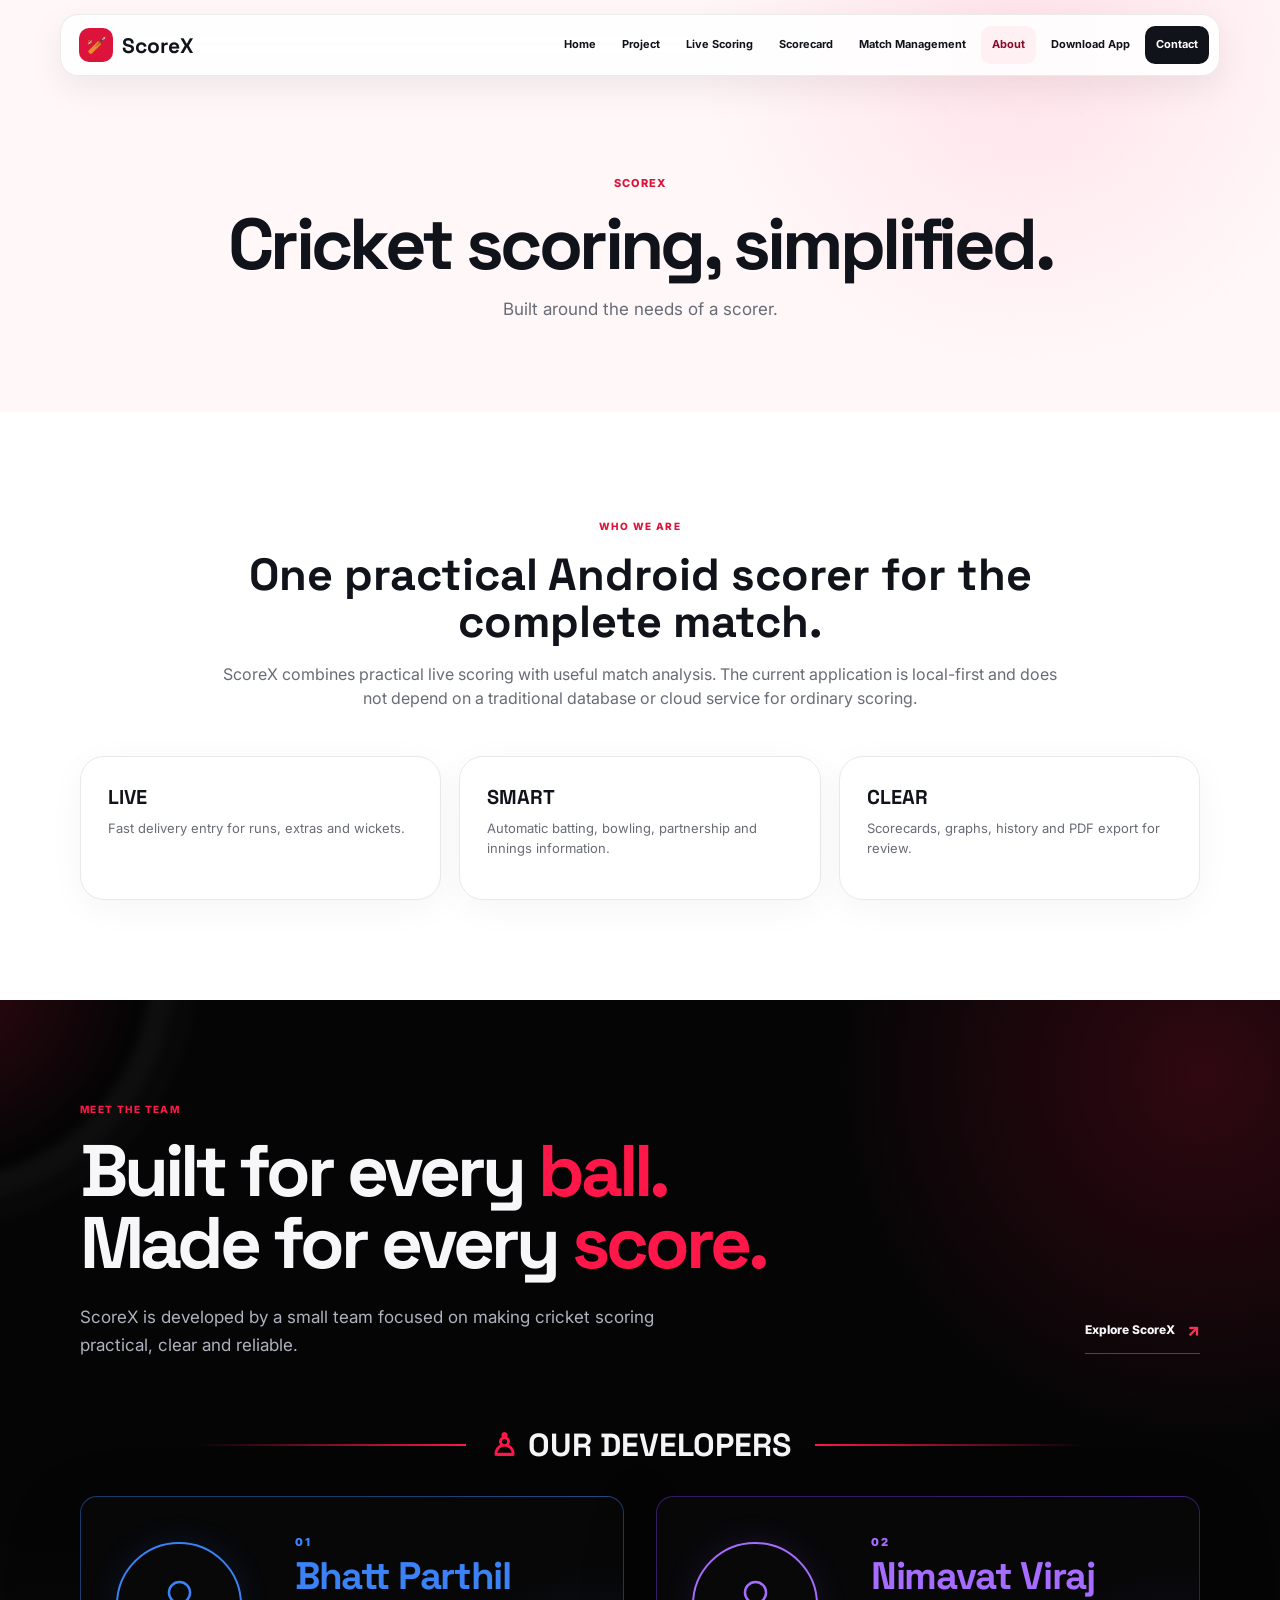
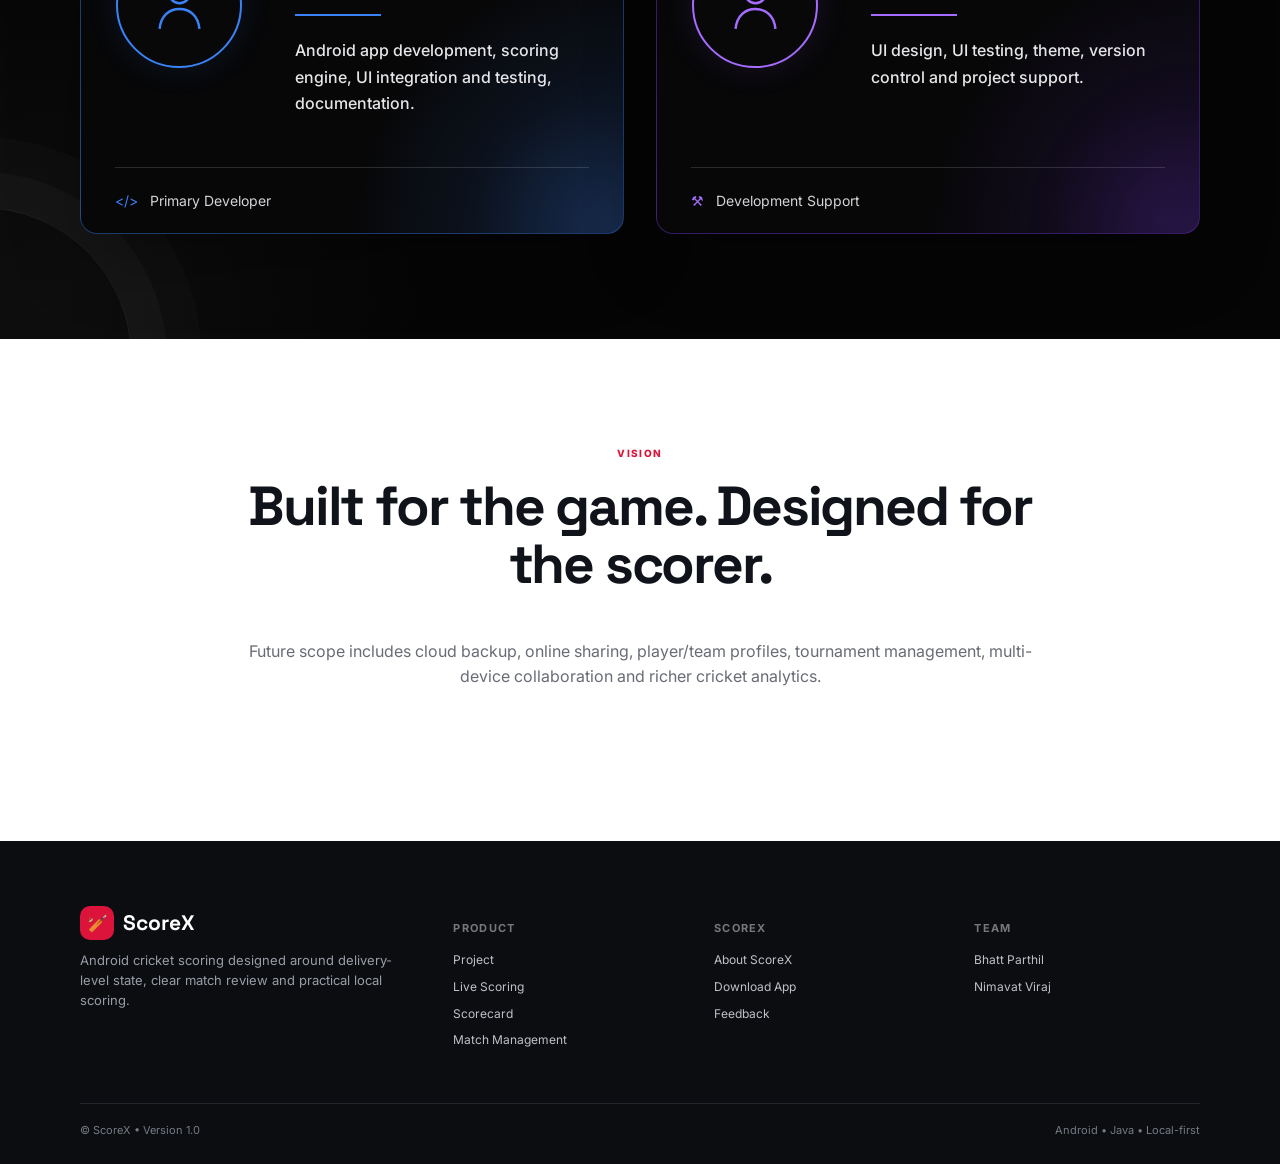
==== about.html @ 578c5bb7 "Add files via upload" ====
<!doctype html><html lang="en"><head><meta charset="utf-8"><meta name="viewport" content="width=device-width,initial-scale=1"><meta name="theme-color" content="#DC143C"><title>About | ScoreX</title><meta name="description" content="About ScoreX and development team"><link rel="stylesheet" href="css/style.css"></head><body><nav class="nav"><a class="brand" href="index.html"><span class="brand-mark">🏏</span>ScoreX</a><button class="menu" aria-label="Menu">☰</button><div class="links"><a href="index.html">Home</a><a href="features.html">Project</a><a href="live-scoring.html">Live Scoring</a><a href="scorecard.html">Scorecard</a><a href="match-management.html">Match Management</a><a href="about.html">About</a><a href="download.html">Download App</a><a class="cta" href="contact.html">Contact</a></div></nav><header class="pagehero"><div class="container"><div class="crumb">ScoreX</div><h1>Cricket scoring, simplified.</h1><p>Built around the needs of a scorer.</p></div></header><main><section><div class="container"><div class="about-lead"><span class="eyebrow">Who We Are</span><h2>One practical Android scorer for the complete match.</h2><p>ScoreX combines practical live scoring with useful match analysis. The current application is local-first and does not depend on a traditional database or cloud service for ordinary scoring.</p></div><div class="grid3"><article class="card"><h3>LIVE</h3><p>Fast delivery entry for runs, extras and wickets.</p></article><article class="card"><h3>SMART</h3><p>Automatic batting, bowling, partnership and innings information.</p></article><article class="card"><h3>CLEAR</h3><p>Scorecards, graphs, history and PDF export for review.</p></article></div></div></section>
<section class="about-team-dark about-team-reference">
  <div class="container">
    <div class="dark-team-head">
      <div class="dark-team-title">
        <span class="eyebrow">MEET THE TEAM</span>
        <h2>Built for every <em>ball.</em><br>Made for every <em>score.</em></h2>
        <p>ScoreX is developed by a small team focused on making cricket scoring practical, clear and reliable.</p>
      </div>
      <a class="github-link" href="https://github.com/" target="_blank" rel="noopener" aria-label="Open GitHub">
        Explore ScoreX <span>↗</span>
      </a>
    </div>

    <div class="reference-team-heading">
      <span></span>
      <h3><b>♙</b> OUR DEVELOPERS</h3>
      <span></span>
    </div>

    <div class="reference-team-grid">
      <article class="reference-developer parthil-developer">
        <div class="reference-avatar">
          <svg viewBox="0 0 64 64" aria-hidden="true">
            <circle cx="32" cy="21" r="9"></circle>
            <path d="M15 52c1-11 8-17 17-17s16 6 17 17"></path>
          </svg>
        </div>
        <div class="reference-person">
          <span class="reference-number">01</span>
          <h4>Bhatt Parthil</h4>
          <div class="reference-rule"></div>
          <p>Android app development, scoring engine, UI integration and testing, documentation.</p>
        </div>
        <div class="reference-developer-footer">
          <span>&lt;/&gt;</span> Primary Developer
        </div>
      </article>

      <article class="reference-developer viraj-developer">
        <div class="reference-avatar">
          <svg viewBox="0 0 64 64" aria-hidden="true">
            <circle cx="32" cy="21" r="9"></circle>
            <path d="M15 52c1-11 8-17 17-17s16 6 17 17"></path>
          </svg>
        </div>
        <div class="reference-person">
          <span class="reference-number">02</span>
          <h4>Nimavat Viraj</h4>
          <div class="reference-rule"></div>
          <p>UI design, UI testing, theme, version control and project support.</p>
        </div>
        <div class="reference-developer-footer">
          <span>⚒</span> Development Support
        </div>
      </article>
    </div>
  </div>
</section>
<section><div class="container"><div class="section-head"><span class="eyebrow">Vision</span><h2>Built for the game. Designed for the scorer.</h2><p>Future scope includes cloud backup, online sharing, player/team profiles, tournament management, multi-device collaboration and richer cricket analytics.</p></div></div></section></main><footer><div class="container"><div class="footgrid"><div class="footbrand"><a class="brand" href="index.html"><span class="brand-mark">🏏</span>ScoreX</a><p>Android cricket scoring designed around delivery-level state, clear match review and practical local scoring.</p></div><div class="footcol"><h4>Product</h4><a href="features.html">Project</a><a href="live-scoring.html">Live Scoring</a><a href="scorecard.html">Scorecard</a><a href="match-management.html">Match Management</a></div><div class="footcol"><h4>ScoreX</h4><a href="about.html">About ScoreX</a><a href="download.html">Download App</a><a href="contact.html">Feedback</a></div><div class="footcol"><h4>Team</h4><a href="contact.html">Bhatt Parthil</a><a href="contact.html">Nimavat Viraj</a></div></div><div class="bottom"><span>© ScoreX • Version 1.0</span><span>Android • Java • Local-first</span></div></div></footer><script src="js/script.js"></script></body></html>
---- css/style.css ----
@import url('https://fonts.googleapis.com/css2?family=Inter:wght@400;500;600;700;800&family=Space+Grotesk:wght@500;600;700&display=swap');
:root{--red:#DC143C;--red2:#8B0A28;--ink:#11131a;--dark:#0b0d11;--muted:#686c75;--line:#e9e8eb;--soft:#fff7f9;--r:24px;--shadow:0 24px 70px rgba(24,12,17,.10)}*{box-sizing:border-box}html{scroll-behavior:smooth}body{margin:0;color:var(--ink);font-family:Inter,system-ui,sans-serif;background:#fff;line-height:1.55}a{text-decoration:none;color:inherit}.container{width:min(1120px,92%);margin:auto}.nav{position:fixed;z-index:50;top:14px;left:50%;transform:translateX(-50%);width:min(1160px,94%);height:62px;background:rgba(255,255,255,.88);backdrop-filter:blur(18px);border:1px solid rgba(20,20,20,.08);border-radius:18px;display:flex;align-items:center;padding:0 10px 0 18px;box-shadow:0 12px 35px rgba(0,0,0,.07)}.brand{font:700 21px 'Space Grotesk';display:flex;gap:9px;align-items:center}.brand-mark{display:grid;place-items:center;width:34px;height:34px;border-radius:10px;background:var(--red);color:#fff;font-size:17px}.links{margin-left:auto;display:flex;gap:4px;align-items:center}.links a{font-size:11px;font-weight:700;padding:10px 11px;border-radius:10px}.links a:hover,.links a.active{background:#fff0f3;color:var(--red2)}.links .cta{background:var(--ink);color:#fff}.menu{display:none;margin-left:auto;border:0;background:none;font-size:24px}.hero{min-height:100vh;padding:170px 0 90px;background:radial-gradient(circle at 15% 15%,#ffe4eb,transparent 28%),radial-gradient(circle at 85% 25%,#fff0f3,transparent 30%),#fff}.hero-grid{display:grid;grid-template-columns:1.05fr .95fr;gap:40px;align-items:center}.eyebrow{display:inline-flex;align-items:center;gap:8px;color:var(--red);font-size:10px;font-weight:800;text-transform:uppercase;letter-spacing:.14em}.eyebrow i{width:7px;height:7px;background:var(--red);border-radius:50%}.hero h1{font:700 clamp(55px,7vw,92px)/.95 'Space Grotesk';letter-spacing:-.065em;margin:18px 0}.grad{background:linear-gradient(90deg,var(--red),#ff6787);-webkit-background-clip:text;color:transparent}.lead{font-size:17px;color:var(--muted);max-width:650px}.actions{display:flex;gap:12px;margin-top:28px;flex-wrap:wrap}.btn{display:inline-flex;align-items:center;justify-content:center;padding:13px 18px;border:1px solid #dddfe4;border-radius:13px;font-size:12px;font-weight:800;transition:.25s}.btn:hover{transform:translateY(-2px);box-shadow:0 10px 25px rgba(0,0,0,.08)}.btn.primary{background:var(--red);border-color:var(--red);color:#fff}.hero-meta{display:flex;gap:30px;margin-top:45px;flex-wrap:wrap}.hero-meta strong{display:block;font:700 22px 'Space Grotesk'}.hero-meta div{font-size:10px;color:var(--muted)}.phone-stage{height:590px;position:relative;display:grid;place-items:center;perspective:1200px}.phone{width:286px;height:570px;background:#11131a;border:8px solid #17181c;border-radius:43px;padding:10px;box-shadow:0 45px 90px rgba(40,0,12,.25);transform:rotate3d(0,1,0,5deg) rotate(3deg);animation:float 5s ease-in-out infinite;transition:transform .18s}.screen{height:100%;border-radius:30px;overflow:hidden;background:linear-gradient(160deg,#fff,#fff3f6);padding:37px 14px 14px}.appbar{display:flex;justify-content:space-between;font-weight:800;margin-bottom:15px}.appbar b{color:var(--red)}.scorebox{border-radius:18px;background:linear-gradient(135deg,#ad0c31,#ef3e63);color:#fff;padding:17px;box-shadow:0 12px 25px rgba(220,20,60,.22)}.scorebox small{opacity:.75}.bigscore{font:700 40px 'Space Grotesk'}.mini{background:#fff;border-radius:15px;padding:12px;margin-top:11px;box-shadow:0 8px 20px rgba(0,0,0,.06);font-size:9px}.minirow{display:grid;grid-template-columns:1fr repeat(4,22px);padding:7px 0;border-bottom:1px solid #eee}.minirow:last-child{border:0}.minirow b{color:var(--red)}.runs{display:grid;grid-template-columns:repeat(4,1fr);gap:6px;margin-top:11px}.run{padding:9px;border:1px solid #f0c4ce;background:#fff;border-radius:10px;color:var(--red);font-weight:800;text-align:center}.floatcard{position:absolute;background:rgba(255,255,255,.92);backdrop-filter:blur(10px);padding:11px 14px;border-radius:15px;box-shadow:0 18px 40px rgba(0,0,0,.12);font-size:11px;font-weight:800}.f1{right:5px;top:60px}.f2{left:0;bottom:100px}.f3{left:5px;top:185px}.f4{right:20px;bottom:25px}section{padding:100px 0}.section-head{text-align:center;max-width:800px;margin:0 auto 52px}.section-head h2{font:700 clamp(35px,5vw,55px)/1.05 'Space Grotesk';letter-spacing:-.04em;margin-top:14px}.section-head p{color:var(--muted);margin-top:15px}.grid3{display:grid;grid-template-columns:repeat(3,1fr);gap:18px}.card{background:#fff;border:1px solid var(--line);border-radius:var(--r);padding:27px;box-shadow:0 8px 35px rgba(0,0,0,.045);transition:transform .25s,box-shadow .25s,border-color .25s;transform-style:preserve-3d}.card:hover{transform:translateY(-7px) rotateX(1deg) rotateY(-1deg);box-shadow:var(--shadow);border-color:#ffd2dc}.icon{width:48px;height:48px;border-radius:15px;background:#fff0f3;color:var(--red);display:grid;place-items:center;font-size:21px;margin-bottom:17px}.card h3{font:700 20px 'Space Grotesk';margin:0}.card p{color:var(--muted);font-size:13px;margin-top:8px}.dark{background:var(--dark);color:#fff;position:relative;overflow:hidden}.dark:before{content:'';position:absolute;inset:-50%;background:radial-gradient(circle at 50% 50%,rgba(220,20,60,.17),transparent 34%)}.dark>*{position:relative}.stats{display:grid;grid-template-columns:repeat(4,1fr);gap:0;border:0;border-radius:0}.stat{padding:18px 27px;text-align:center;border:0;position:relative}.stat:not(:last-child):after{content:'';position:absolute;right:0;top:20%;height:60%;width:1px;background:rgba(255,255,255,.13)}.stat strong{display:block;font:700 37px 'Space Grotesk';color:#fff}.stat span{font-size:11px;color:#9da0a8}.clean-dark{padding:85px 0}.pagehero{padding:175px 0 90px;text-align:center;background:radial-gradient(circle at 80% 10%,#ffe3ea,transparent 30%),#fff7f8}.pagehero h1{font:700 clamp(43px,6vw,72px)/1 'Space Grotesk';margin:16px 0;letter-spacing:-.05em}.pagehero p{max-width:760px;margin:auto;color:var(--muted);font-size:17px}.crumb{font-size:11px;color:var(--red);font-weight:800;text-transform:uppercase;letter-spacing:.1em}.soft{background:var(--soft)}.prose{max-width:850px;margin:auto;color:var(--muted)}.prose p{margin:0 0 15px}.info-grid{display:grid;grid-template-columns:repeat(4,1fr);gap:12px;margin-top:30px}.info-grid div{padding:18px 15px;border-top:2px solid var(--red);background:#fff}.info-grid b,.info-grid span{display:block}.info-grid b{font-size:10px;color:var(--red);text-transform:uppercase}.info-grid span{font-size:13px;font-weight:700;margin-top:5px}.two-col{display:grid;grid-template-columns:1fr 1fr;gap:60px;max-width:950px;margin:auto}.two-col h3{font:700 24px 'Space Grotesk'}.checks{list-style:none;display:grid;gap:11px;padding:0}.checks li:before{content:'✓';display:inline-grid;place-items:center;width:22px;height:22px;border-radius:50%;background:#ffe5eb;color:var(--red);margin-right:9px;font-weight:900}.architecture{display:grid;grid-template-columns:repeat(4,1fr);margin:25px 0 35px;border-top:1px solid var(--line);border-bottom:1px solid var(--line)}.architecture div{padding:25px 18px;position:relative}.architecture div:not(:last-child):after{content:'→';position:absolute;right:-7px;top:38px;color:var(--red);font-weight:900}.architecture span{display:block;color:var(--red);font-size:10px;font-weight:800;letter-spacing:.1em}.architecture b{display:block;margin-top:8px;font-size:13px}.tablewrap{overflow:auto;border:1px solid var(--line);border-radius:18px}table{width:100%;min-width:720px;border-collapse:collapse;background:#fff}th,td{text-align:left;padding:13px 16px;border-bottom:1px solid #eee;font-size:12px}th{background:#11131a;color:#fff;text-transform:uppercase;font-size:10px;letter-spacing:.08em}tr:nth-child(even) td{background:#fff8fa}.module-grid{display:grid;grid-template-columns:repeat(3,1fr);gap:18px}.module{padding:26px;background:#fff;border:1px solid var(--line);border-radius:22px;box-shadow:0 10px 35px rgba(0,0,0,.04);transform-style:preserve-3d}.module span{color:var(--red);font:700 12px 'Space Grotesk'}.module h3{font:700 21px 'Space Grotesk';margin:12px 0 6px}.module p{color:var(--muted);font-size:13px}.flowline{display:grid;grid-template-columns:repeat(9,1fr);border:1px solid var(--line);border-radius:20px;overflow:hidden}.flowline div{padding:17px 8px;text-align:center;background:#fff;position:relative}.flowline div:not(:last-child){border-right:1px solid var(--line)}.flowline b{display:block;color:var(--red);font-size:11px}.flowline span{display:block;font-size:10px;margin-top:5px}.rules-grid{display:grid;grid-template-columns:repeat(3,1fr);gap:18px}.rules-grid article{background:#fff;padding:24px;border-top:3px solid var(--red);box-shadow:0 10px 35px rgba(0,0,0,.04)}.rules-grid h3{font:700 21px 'Space Grotesk';margin:0}.rules-grid p{font-size:13px;color:var(--muted)}.examples{display:flex;gap:7px;flex-wrap:wrap}.examples b{padding:8px 10px;background:#fff0f3;color:var(--red2);border-radius:8px}.callout{padding:24px 26px;border-left:5px solid var(--red);background:#fff5f7;border-radius:0 18px 18px 0;margin:25px 0}.callout strong{color:var(--red2)}.test-grid{display:grid;grid-template-columns:repeat(4,1fr);gap:10px}.test-grid div{padding:15px;background:#fff;border:1px solid var(--line);border-radius:13px;display:flex;gap:10px;align-items:flex-start}.test-grid b{color:var(--red);font-size:10px}.test-grid span{font-size:11px}.quicksteps{display:grid;grid-template-columns:repeat(5,1fr);gap:12px}.quicksteps div{padding:18px;background:#fff;border-top:3px solid var(--red);min-height:105px}.quicksteps b{color:var(--red);font-size:11px}.quicksteps span{display:block;font-weight:700;font-size:12px;margin-top:7px}.live-demo{max-width:850px;margin:auto;background:linear-gradient(135deg,#11131a,#241017);color:#fff;border-radius:28px;padding:30px;box-shadow:0 35px 80px rgba(0,0,0,.18);transform-style:preserve-3d}.live-top{display:flex;justify-content:space-between;color:#9ea2ab;font-size:11px}.live-top b{color:#ff7892}.live-score{font:700 70px 'Space Grotesk';margin-top:25px}.live-meta{color:#b5b7bf}.live-runs{display:grid;grid-template-columns:repeat(5,1fr);gap:9px;margin-top:25px}.live-runs span{padding:12px;text-align:center;border:1px solid #333741;border-radius:11px;color:#fff}.live-runs span:last-child{color:#ff7892}.setup-grid{display:grid;grid-template-columns:repeat(3,1fr);gap:18px}.setup{padding:25px;background:#fff;border:1px solid var(--line);border-radius:20px}.setup>b{display:grid;place-items:center;width:34px;height:34px;border-radius:10px;background:var(--red);color:#fff;font-size:11px}.setup h3{font:700 20px 'Space Grotesk';margin:13px 0 5px}.setup p{font-size:13px;color:var(--muted)}.history-empty{max-width:760px;margin:auto;text-align:center;padding:60px 25px;border:1px dashed #e2d6da;border-radius:24px;background:#fff}.history-icon{font-size:35px}.history-empty h3{font:700 24px 'Space Grotesk'}.history-empty p{color:var(--muted);font-size:13px}.score-demo{max-width:900px;margin:0 auto 45px;border:1px solid var(--line);border-radius:24px;overflow:hidden;box-shadow:var(--shadow);background:#fff}.score-demo-head,.score-row{display:grid;grid-template-columns:2fr repeat(5,1fr);padding:16px 20px;gap:10px}.score-demo-head{background:var(--red);color:#fff;font-size:11px;font-weight:800}.score-row{font-size:13px;border-bottom:1px solid #eee}.score-row span:first-child{font-weight:700}.chart-bars{height:120px;display:flex;align-items:end;gap:10px;padding:10px 4px}.chart-bars i{display:block;flex:1;background:linear-gradient(var(--red),#ff6b87);border-radius:8px 8px 3px 3px}.chart-line{height:120px;position:relative;background:repeating-linear-gradient(to bottom,#fff 0,#fff 28px,#eee 29px);border-bottom:2px solid #ddd}.chart-line:after{content:'';position:absolute;left:5%;right:5%;top:58%;height:3px;background:var(--red);transform:rotate(-8deg);box-shadow:90px -20px 0 -1px var(--red),180px -33px 0 -1px var(--red),270px -48px 0 -1px var(--red)}.compare{height:120px;position:relative}.compare:before,.compare:after{content:'';position:absolute;left:8%;right:8%;height:3px;transform-origin:left center}.compare:before{top:70%;background:var(--red);transform:rotate(-22deg)}.compare:after{top:78%;background:#70747d;transform:rotate(-14deg)}.compare i,.compare b{position:absolute;width:10px;height:10px;border-radius:50%;background:var(--red);z-index:2}.compare i{left:62%;top:45%}.compare b{left:76%;top:33%;background:#70747d}.about-lead{max-width:850px;margin:0 auto 45px;text-align:center}.about-lead h2{font:700 45px/1.05 'Space Grotesk';margin:14px 0}.about-lead p{color:var(--muted)}.team{display:grid;grid-template-columns:1fr 1fr;gap:18px}.person{padding:28px;border-radius:24px;background:linear-gradient(145deg,#fff0f3,#fff);border:1px solid #ffd5de}.person b{font:700 22px 'Space Grotesk';display:block;color:var(--red2)}.person span{font-size:11px;color:var(--muted)}.person p{font-size:13px;color:var(--muted);margin-top:10px}.team.compact .person{padding:20px}.contact-clean{display:grid;grid-template-columns:1.1fr .9fr;gap:60px;align-items:center;max-width:950px;margin:auto}.contact-clean h2{font:700 44px/1.05 'Space Grotesk';margin:14px 0}.contact-clean p{color:var(--muted)}.email-link{display:inline-block;margin:15px 0;color:var(--red2);font:700 20px 'Space Grotesk'}.download-clean{display:grid;grid-template-columns:110px 1fr;gap:35px;align-items:center;max-width:900px;margin:auto;padding:45px 0}.download-icon{width:110px;height:110px;border-radius:30px;background:var(--red);display:grid;place-items:center;font-size:50px;box-shadow:0 25px 60px rgba(220,20,60,.2);transform:rotate(-4deg);transition:.3s}.download-icon:hover{transform:rotate(4deg) translateY(-5px) scale(1.03)}.download-clean h2{font:700 45px 'Space Grotesk';margin:12px 0}.download-clean p{color:var(--muted);max-width:650px}.install-grid{display:grid;grid-template-columns:repeat(3,1fr);gap:18px}.install-grid>div{padding:25px;background:#fff;border-top:3px solid var(--red)}.install-grid b{color:var(--red);font:700 24px 'Space Grotesk'}.install-grid h3{font:700 20px 'Space Grotesk';margin:10px 0}.install-grid p{font-size:13px;color:var(--muted)}footer{background:#0b0d11;color:#fff;padding:65px 0 25px}.footgrid{display:grid;grid-template-columns:1.5fr 1fr 1fr 1fr;gap:35px}.footbrand p{color:#999da6;max-width:320px;margin-top:10px;font-size:13px}.footcol h4{font-size:11px;color:#777;text-transform:uppercase;letter-spacing:.12em;margin-bottom:14px}.footcol a{display:block;color:#bfc1c7;font-size:12px;margin:8px 0}.footcol a:hover{color:#fff}.bottom{border-top:1px solid #22252c;margin-top:45px;padding-top:18px;color:#777b84;font-size:11px;display:flex;justify-content:space-between}.reveal{opacity:0;transform:translateY(22px);transition:.7s}.reveal.show{opacity:1;transform:none}@keyframes float{0%,100%{transform:translateY(0) rotate3d(0,1,0,5deg) rotate(3deg)}50%{transform:translateY(-12px) rotate3d(0,1,0,5deg) rotate(2deg)}}
@media(max-width:920px){.links{display:none;position:absolute;top:76px;left:0;right:0;background:#fff;border-radius:18px;padding:10px;box-shadow:var(--shadow);flex-direction:column}.links.open{display:flex}.links a{text-align:center}.menu{display:block}.hero-grid,.two-col,.contact-clean{grid-template-columns:1fr}.phone-stage{height:550px}.grid3,.module-grid,.rules-grid,.setup-grid{grid-template-columns:1fr 1fr}.stats{grid-template-columns:1fr 1fr}.stat:nth-child(2){border-right:0}.stat{border-bottom:0}.stat:not(:last-child):after{display:none}.architecture{grid-template-columns:1fr 1fr}.architecture div:nth-child(odd){border-right:1px solid var(--line)}.architecture div:after{display:none}.footgrid{grid-template-columns:1fr 1fr}.flowline{grid-template-columns:repeat(3,1fr)}.flowline div{border-bottom:1px solid var(--line)}.test-grid{grid-template-columns:1fr 1fr}.quicksteps{grid-template-columns:1fr 1fr}.install-grid{grid-template-columns:1fr}.download-clean{grid-template-columns:1fr;text-align:center}.download-icon{margin:auto}.team{grid-template-columns:1fr}}
@media(max-width:620px){.nav{height:60px;top:8px}.hero{padding-top:125px}.hero h1{font-size:49px}.lead{font-size:15px}.hero-meta{gap:15px}.phone{transform:scale(.86) rotate(3deg)}.phone-stage{height:510px}.grid3,.stats,.module-grid,.rules-grid,.setup-grid,.team,.formgrid,.contact-clean{grid-template-columns:1fr}.section-head{margin-bottom:35px}.pagehero{padding-top:140px}.architecture{grid-template-columns:1fr}.architecture div{border-right:0!important;border-bottom:1px solid var(--line)}.flowline{grid-template-columns:1fr 1fr}.test-grid,.quicksteps{grid-template-columns:1fr}.live-runs{grid-template-columns:repeat(3,1fr)}.score-demo-head,.score-row{grid-template-columns:1.7fr repeat(5,1fr);padding:12px 10px;font-size:10px}.download-clean h2,.contact-clean h2,.about-lead h2{font-size:35px}.footgrid{grid-template-columns:1fr}.bottom{flex-direction:column;gap:7px}}

/* =========================================================
   SCOREX FINAL POLISH — dark team + contact + 3D motion
   ========================================================= */
.about-team-dark{position:relative;overflow:hidden;background:#0b0d11;color:#fff;padding:105px 0}
.about-team-dark:before{content:"";position:absolute;width:520px;height:520px;right:-220px;top:-240px;border-radius:50%;background:radial-gradient(circle,rgba(220,20,60,.22),transparent 68%);filter:blur(5px);pointer-events:none}
.about-team-dark:after{content:"";position:absolute;width:300px;height:300px;left:-170px;bottom:-170px;border-radius:50%;border:1px solid rgba(255,255,255,.08);box-shadow:0 0 0 35px rgba(255,255,255,.025),0 0 0 70px rgba(255,255,255,.015);pointer-events:none}
.dark-team-head{display:flex;align-items:end;justify-content:space-between;gap:40px;position:relative;z-index:2}
.dark-team-head h2{font:700 clamp(35px,5vw,58px)/1.02 'Space Grotesk';letter-spacing:-.045em;margin:14px 0 10px;max-width:700px}
.dark-team-head p{color:#a5a8b1;max-width:650px;margin:0}
.github-link{display:inline-flex;align-items:center;gap:12px;color:#fff;font-weight:800;font-size:12px;white-space:nowrap;padding-bottom:10px;border-bottom:1px solid rgba(255,255,255,.3);transition:.25s}
.github-link span{color:#ff6b87;font-size:17px}.github-link:hover{color:#ff8ba0;border-color:#ff5f7e;transform:translateX(4px)}
.dark-team-names{display:grid;grid-template-columns:1fr 1fr;gap:60px;margin-top:70px;position:relative;z-index:2}
.dark-person{display:flex;align-items:center;gap:20px;border-bottom:1px solid rgba(255,255,255,.12);padding:0 0 22px;transition:.35s;transform-style:preserve-3d}
.dark-person>span{font:600 11px 'Space Grotesk';color:#ff5d7c}.dark-person b{display:block;font:700 27px 'Space Grotesk';letter-spacing:-.02em}.dark-person small{display:block;color:#858a95;font-size:11px;margin-top:4px}.dark-person:hover{transform:translate3d(0,-5px,18px);border-color:rgba(220,20,60,.65)}

.contact-section{padding-top:105px;padding-bottom:120px;background:radial-gradient(circle at 10% 20%,#fff0f3,transparent 28%),#fff}
.contact-intro{max-width:850px;margin:0 auto 58px;text-align:center}.contact-intro h2{font:700 clamp(42px,6vw,70px)/1 'Space Grotesk';letter-spacing:-.055em;margin:14px 0}.contact-intro p{max-width:720px;margin:0 auto;color:var(--muted);font-size:15px}.contact-email-line{display:inline-flex;align-items:center;gap:12px;margin-top:25px;padding-bottom:8px;border-bottom:1px solid #e7d9dd}.contact-email-line span{font-size:10px;text-transform:uppercase;letter-spacing:.12em;font-weight:800;color:#8a8d95}.contact-email-line a{font:700 15px 'Space Grotesk';color:var(--red2)}
.contact-layout{display:grid;grid-template-columns:1.3fr .7fr;gap:70px;max-width:1050px;margin:auto;align-items:start}
.feedback-form{position:relative;background:rgba(255,255,255,.8);border:1px solid #ebe5e7;border-radius:30px;padding:34px;box-shadow:0 28px 80px rgba(34,15,20,.09);transform-style:preserve-3d;transition:transform .18s,box-shadow .25s}
.feedback-form:hover{box-shadow:0 38px 100px rgba(34,15,20,.13)}
.form-head{display:flex;align-items:flex-start;gap:15px;margin-bottom:27px}.form-head>span{display:grid;place-items:center;width:38px;height:38px;border-radius:12px;background:var(--red);color:#fff;font:800 11px 'Space Grotesk';flex:0 0 auto}.form-head h3{font:700 28px 'Space Grotesk';margin:0}.form-head p{margin:4px 0 0;color:var(--muted);font-size:12px}
.feedback-form label{display:block;margin-bottom:18px}.feedback-form label>span{display:block;font-size:10px;font-weight:800;letter-spacing:.1em;text-transform:uppercase;color:#646873;margin:0 0 8px}.feedback-form input,.feedback-form select,.feedback-form textarea{width:100%;font:500 13px Inter,system-ui,sans-serif;color:var(--ink);background:#fff;border:1px solid #e1dce0;border-radius:13px;padding:14px 15px;outline:none;transition:.22s;resize:vertical}.feedback-form input::placeholder,.feedback-form textarea::placeholder{color:#a1a4ab}.feedback-form input:focus,.feedback-form select:focus,.feedback-form textarea:focus{border-color:#ff6684;box-shadow:0 0 0 4px rgba(220,20,60,.08);transform:translateZ(3px)}
.formgrid{display:grid;grid-template-columns:1fr 1fr;gap:15px}.form-foot{display:flex;align-items:center;justify-content:space-between;gap:20px;margin-top:6px}.form-note{font-size:10px;color:#858891;max-width:360px}.form-note b{color:var(--red2)}.send-btn{border:0;cursor:pointer;gap:9px}.send-btn span{font-size:16px}.form-status{font-size:11px;margin:12px 0 0;color:var(--red2);min-height:17px}
.contact-side{padding-top:10px}.contact-side-top h3{font:700 34px/1.05 'Space Grotesk';letter-spacing:-.035em;margin:14px 0 30px}.contact-point{display:flex;gap:17px;padding:19px 0;border-bottom:1px solid #ebe5e7}.contact-point>span{color:var(--red);font:700 10px 'Space Grotesk';padding-top:4px}.contact-point b{font:700 15px 'Space Grotesk'}.contact-point p{font-size:12px;color:var(--muted);margin:5px 0 0}.github-line{display:flex;justify-content:space-between;align-items:center;padding:22px 0;color:var(--ink);font-size:12px;border-bottom:1px solid #ebe5e7}.github-line b{color:var(--red2)}.github-line:hover b{color:var(--red)}
/* Extra depth without turning the site into a gimmick. */
[data-depth]{transform-style:preserve-3d;transition:transform .2s ease}
.floatcard{transform:translateZ(25px)}.phone{transform-style:preserve-3d}.screen{transform:translateZ(10px)}
.reveal{will-change:transform,opacity}
@keyframes glowPulse{0%,100%{box-shadow:0 0 0 0 rgba(220,20,60,0)}50%{box-shadow:0 0 0 10px rgba(220,20,60,.035)}}
.github-link{animation:glowPulse 4s ease-in-out infinite}
@media(max-width:920px){.dark-team-head{align-items:flex-start;flex-direction:column}.dark-team-names{grid-template-columns:1fr;gap:25px}.contact-layout{grid-template-columns:1fr;gap:45px}.contact-side{padding-top:0}}
@media(max-width:620px){.about-team-dark{padding:80px 0}.dark-team-names{margin-top:45px}.dark-person b{font-size:23px}.contact-section{padding-top:80px}.feedback-form{padding:22px;border-radius:24px}.formgrid{grid-template-columns:1fr}.form-foot{align-items:flex-start;flex-direction:column}.send-btn{width:100%}.contact-email-line{align-items:flex-start;flex-direction:column;gap:5px}}


/* ScoreX email-only contact */
.contact-email-only { display:flex; justify-content:center; align-items:center; width:100%; }
.contact-email-card { width:min(680px, 100%); text-align:center; padding:42px 28px; border-radius:24px; }
.contact-email-label { display:inline-block; letter-spacing:2px; font-weight:800; font-size:.75rem; color:#DC143C; margin-bottom:10px; }
.contact-email-card h2 { margin:0 0 12px; }
.contact-email-card p { margin:0 auto 22px; max-width:560px; line-height:1.7; opacity:.8; }
.contact-email-link { display:block; font-size:1.15rem; font-weight:700; color:#DC143C; text-decoration:none; margin-bottom:22px; word-break:break-word; }
.contact-email-button { display:inline-block; padding:13px 24px; border-radius:12px; background:#DC143C; color:#fff; text-decoration:none; font-weight:700; box-shadow:0 10px 25px rgba(220,20,60,.22); transition:.25s ease; }
.contact-email-button:hover { transform:translateY(-2px); box-shadow:0 14px 30px rgba(220,20,60,.3); }


/* ===== ScoreX About / Developer Section ===== */
.team-section {
  position: relative;
  padding: 70px 0;
}
.team-section .section-heading {
  text-align: center;
  margin-bottom: 38px;
}
.team-section .eyebrow {
  display: inline-block;
  color: #DC143C;
  font-size: .78rem;
  font-weight: 800;
  letter-spacing: 2.5px;
  margin-bottom: 8px;
}
.team-section .section-heading h2 {
  margin: 0 0 8px;
  font-size: clamp(2rem, 4vw, 3rem);
}
.team-section .section-heading p {
  margin: 0;
  opacity: .72;
  font-size: 1rem;
}
.team-grid {
  display: grid;
  grid-template-columns: repeat(2, minmax(0, 1fr));
  gap: 28px;
  max-width: 1000px;
  margin: 0 auto;
}
.developer-card {
  position: relative;
  overflow: hidden;
  min-height: 250px;
  padding: 38px 38px 34px;
  border-radius: 26px;
  background: #09090B;
  border: 1px solid rgba(255,255,255,.11);
  box-shadow: 0 20px 55px rgba(0,0,0,.12);
  transition: transform .35s ease, box-shadow .35s ease;
}
.developer-card:hover {
  transform: translateY(-8px);
  box-shadow: 0 28px 65px rgba(0,0,0,.20);
}
.developer-accent {
  position: absolute;
  left: 0;
  top: 0;
  bottom: 0;
  width: 6px;
}
.parthil-card .developer-accent { background: #3B82F6; }
.viraj-card .developer-accent { background: #7C3AED; }
.developer-content { position: relative; z-index: 1; }
.developer-role {
  display: inline-block;
  margin-bottom: 15px;
  font-size: .72rem;
  font-weight: 800;
  letter-spacing: 2px;
  opacity: .65;
}
.parthil-card h3 {
  margin: 0 0 18px;
  color: #3B82F6;
  font-size: clamp(1.8rem, 3vw, 2.35rem);
  line-height: 1.1;
}
.viraj-card h3 {
  margin: 0 0 18px;
  color: #7C3AED;
  font-size: clamp(1.8rem, 3vw, 2.35rem);
  line-height: 1.1;
}
.developer-description {
  margin: 0;
  max-width: 560px;
  color: #E6E6E8;
  font-size: 1.08rem;
  line-height: 1.85;
  font-weight: 500;
}
@media (max-width: 760px) {
  .team-grid { grid-template-columns: 1fr; }
  .developer-card { min-height: auto; padding: 30px 28px 30px; }
  .developer-description { font-size: 1rem; line-height: 1.7; }
}


/* Final About-page visual refinements */
.team-section .section-heading {
  text-align: center;
  margin-left: auto;
  margin-right: auto;
}
.team-section .section-heading h2 {
  font-size: clamp(2.4rem, 5vw, 4rem);
  line-height: 1.05;
  letter-spacing: -0.02em;
  text-align: center;
}
.team-section .section-heading p {
  text-align: center;
}
.parthil-card {
  box-shadow: 0 20px 55px rgba(0,0,0,.16), 0 0 45px rgba(59,130,246,.10);
}
.parthil-card:hover {
  box-shadow: 0 28px 65px rgba(0,0,0,.22), 0 0 55px rgba(59,130,246,.18);
}
.parthil-card h3 {
  color: #3B82F6 !important;
}
.parthil-card .developer-accent {
  background: #3B82F6 !important;
}
.viraj-card h3 {
  color: #7C3AED !important;
}
.viraj-card .developer-accent {
  background: #7C3AED !important;
}


/* =========================================================
   SCOREX ABOUT PAGE — REFERENCE DESIGN
   Page-scoped styles: only .about-page is affected.
   ========================================================= */

.about-page {
  background: #050506 !important;
  color: #f5f5f7;
  min-height: 100vh;
  overflow-x: hidden;
}

.about-page .nav {
  background: rgba(8, 8, 10, .88);
  border-color: rgba(255,255,255,.13);
  box-shadow: 0 12px 35px rgba(0,0,0,.28);
}

.about-page .brand {
  color: #fff;
}

.about-page .links a {
  color: #e9e9ec;
}

.about-page .links a:hover,
.about-page .links a.active {
  background: rgba(220,20,60,.12);
  color: #ff3157;
}

.about-page .links .cta {
  background: #dc143c;
  color: #fff;
}

.about-page .about-hero {
  position: relative;
  min-height: 590px;
  padding: 165px 30px 55px;
  display: flex;
  align-items: center;
  justify-content: center;
  overflow: hidden;
  background:
    radial-gradient(circle at 90% 15%, rgba(220,20,60,.23), transparent 23%),
    radial-gradient(circle at 8% 92%, rgba(255,255,255,.035), transparent 25%),
    #050506;
}

.about-page .about-hero-inner {
  position: relative;
  z-index: 2;
  width: min(1050px, 100%);
  text-align: center;
}

.about-page .about-kicker {
  display: flex;
  align-items: center;
  justify-content: center;
  gap: 26px;
  color: #ff234b;
  font-size: 13px;
  line-height: 1;
  font-weight: 900;
  letter-spacing: .2em;
  margin-bottom: 34px;
}

.about-page .about-kicker span {
  display: block;
  width: 105px;
  height: 2px;
  background: linear-gradient(90deg, transparent, #ff234b);
}

.about-page .about-kicker span:last-child {
  background: linear-gradient(90deg, #ff234b, transparent);
}

.about-page .about-hero h1 {
  margin: 0 auto;
  max-width: 950px;
  font: 700 clamp(48px, 6.2vw, 82px)/.98 'Space Grotesk';
  letter-spacing: -.055em;
  color: #f8f8fa;
}

.about-page .about-hero h1 em {
  font-style: normal;
  background: linear-gradient(90deg, #ff1646, #b81868);
  -webkit-background-clip: text;
  background-clip: text;
  color: transparent;
}

.about-page .about-intro {
  margin: 28px auto 0;
  color: #aeb2bd;
  font-size: 18px;
  line-height: 1.55;
  max-width: 720px;
}

.about-page .about-project-link {
  display: inline-flex;
  align-items: center;
  gap: 12px;
  margin-top: 30px;
  padding-bottom: 10px;
  color: #f5f5f7;
  border-bottom: 1px solid #4a4b51;
  font-size: 14px;
  font-weight: 800;
  text-decoration: none;
  transition: .25s ease;
}

.about-page .about-project-link span {
  color: #ff3157;
  font-size: 20px;
  transition: transform .25s ease;
}

.about-page .about-project-link:hover {
  color: #ff3157;
  border-color: #ff3157;
}

.about-page .about-project-link:hover span {
  transform: translate(3px,-3px);
}

.about-page .about-orbit {
  position: absolute;
  border-radius: 50%;
  pointer-events: none;
  opacity: .55;
}

.about-page .orbit-left {
  width: 360px;
  height: 360px;
  left: -185px;
  bottom: -175px;
  border: 1px solid rgba(255,255,255,.12);
  box-shadow:
    0 0 0 16px rgba(255,255,255,.025),
    0 0 0 34px rgba(255,255,255,.018);
}

.about-page .orbit-left::after {
  content: "";
  position: absolute;
  inset: 20px;
  border-radius: 50%;
  border: 1px solid rgba(255,25,70,.85);
}

.about-page .orbit-right {
  width: 330px;
  height: 330px;
  right: -210px;
  top: 45px;
  background: radial-gradient(circle, rgba(220,20,60,.16), transparent 64%);
  filter: blur(2px);
}

.about-page .about-main {
  position: relative;
  background: #050506;
}

.about-page .developers-section {
  width: min(1210px, 91%);
  margin: 0 auto;
  padding: 35px 0 58px;
}

.about-page .developer-heading {
  display: flex;
  align-items: center;
  justify-content: center;
  gap: 26px;
  margin: 0 auto 36px;
}

.about-page .developer-heading > div {
  display: flex;
  align-items: center;
  gap: 12px;
}

.about-page .developer-heading h2 {
  margin: 0;
  color: #f5f5f7;
  font: 700 clamp(25px, 3vw, 34px)/1 'Space Grotesk';
  letter-spacing: -.025em;
}

.about-page .developer-heading-icon {
  color: #ff1749;
  font-size: 34px;
  line-height: 1;
  transform: translateY(-1px);
}

.about-page .heading-line {
  width: min(270px, 22vw);
  height: 2px;
  background: linear-gradient(90deg, transparent, #ff1749);
}

.about-page .heading-line:last-child {
  background: linear-gradient(90deg, #ff1749, transparent);
}

.about-page .developer-grid {
  display: grid;
  grid-template-columns: repeat(2, minmax(0,1fr));
  gap: 34px;
}

.about-page .developer-card-final {
  position: relative;
  min-height: 335px;
  overflow: hidden;
  padding: 40px 36px 0;
  border: 1px solid rgba(255,255,255,.17);
  border-radius: 17px;
  background:
    radial-gradient(circle at 100% 100%, rgba(59,130,246,.16), transparent 38%),
    #070708;
  box-shadow: 0 25px 70px rgba(0,0,0,.3);
  transition: transform .35s ease, border-color .35s ease, box-shadow .35s ease;
}

.about-page .developer-card-final:hover {
  transform: translateY(-7px);
}

.about-page .parthil-final {
  border-color: rgba(59,130,246,.48);
  background:
    radial-gradient(circle at 100% 100%, rgba(59,130,246,.22), transparent 42%),
    #070708;
}

.about-page .viraj-final {
  border-color: rgba(124,58,237,.38);
  background:
    radial-gradient(circle at 100% 100%, rgba(124,58,237,.20), transparent 42%),
    #070708;
}

.about-page .parthil-final:hover {
  box-shadow: 0 28px 80px rgba(0,0,0,.4), 0 0 50px rgba(59,130,246,.13);
}

.about-page .viraj-final:hover {
  box-shadow: 0 28px 80px rgba(0,0,0,.4), 0 0 50px rgba(124,58,237,.13);
}

.about-page .developer-main {
  display: grid;
  grid-template-columns: 145px 1fr;
  align-items: center;
  gap: 34px;
  min-height: 250px;
}

.about-page .developer-avatar {
  width: 135px;
  height: 135px;
  display: grid;
  place-items: center;
  border-radius: 50%;
  background: #080809;
}

.about-page .developer-avatar svg {
  width: 80px;
  height: 80px;
  fill: none;
  stroke-width: 2.1;
}

.about-page .parthil-final .developer-avatar {
  border: 2px solid #1593ff;
  box-shadow: 0 0 0 1px rgba(21,147,255,.1), 0 0 30px rgba(21,147,255,.12);
}

.about-page .parthil-final .developer-avatar svg {
  stroke: #1593ff;
}

.about-page .viraj-final .developer-avatar {
  border: 2px solid #a66cff;
  box-shadow: 0 0 0 1px rgba(166,108,255,.1), 0 0 30px rgba(166,108,255,.12);
}

.about-page .viraj-final .developer-avatar svg {
  stroke: #a66cff;
}

.about-page .developer-number {
  display: block;
  margin-bottom: 6px;
  font-size: 11px;
  font-weight: 900;
  letter-spacing: .14em;
}

.about-page .parthil-final .developer-number {
  color: #1593ff;
}

.about-page .viraj-final .developer-number {
  color: #a66cff;
}

.about-page .developer-info h3 {
  margin: 0;
  font: 700 clamp(30px, 3vw, 43px)/1.05 'Space Grotesk';
  letter-spacing: -.035em;
}

.about-page .parthil-final .developer-info h3 {
  color: #1593ff;
}

.about-page .viraj-final .developer-info h3 {
  color: #a66cff;
}

.about-page .developer-rule {
  width: 90px;
  height: 2px;
  margin: 19px 0 22px;
}

.about-page .parthil-final .developer-rule {
  background: #1593ff;
}

.about-page .viraj-final .developer-rule {
  background: #a66cff;
}

.about-page .developer-info p {
  margin: 0;
  color: #e5e5e8;
  font-size: 17px;
  line-height: 1.55;
  font-weight: 500;
}

.about-page .developer-footer {
  display: flex;
  align-items: center;
  gap: 14px;
  height: 76px;
  margin-top: 4px;
  border-top: 1px solid rgba(255,255,255,.14);
  color: #d6d6da;
  font-size: 14px;
}

.about-page .developer-footer-icon {
  font-weight: 900;
  font-size: 20px;
}

.about-page .parthil-final .developer-footer-icon {
  color: #1593ff;
}

.about-page .viraj-final .developer-footer-icon {
  color: #a66cff;
}

.about-page .about-closing {
  padding: 45px 20px 65px;
  text-align: center;
  border-top: 1px solid rgba(255,255,255,.09);
  background: #070708;
}

.about-page .about-closing p {
  margin: 0 0 10px;
  color: #f3f3f5;
  font: 700 25px 'Space Grotesk';
}

.about-page .about-closing span {
  color: #777b85;
  font-size: 12px;
}

.about-page footer {
  background: #0b0d11;
}

@media (max-width: 920px) {
  .about-page .about-hero {
    min-height: 540px;
    padding-top: 145px;
  }
  .about-page .developer-grid {
    grid-template-columns: 1fr;
  }
  .about-page .developer-main {
    grid-template-columns: 120px 1fr;
  }
  .about-page .developer-avatar {
    width: 115px;
    height: 115px;
  }
}

@media (max-width: 600px) {
  .about-page .about-hero {
    min-height: 520px;
    padding: 130px 18px 45px;
  }
  .about-page .about-kicker {
    gap: 10px;
    font-size: 10px;
  }
  .about-page .about-kicker span {
    width: 42px;
  }
  .about-page .about-intro {
    font-size: 15px;
  }
  .about-page .desktop-only {
    display: none;
  }
  .about-page .developer-heading {
    gap: 10px;
  }
  .about-page .developer-heading > div {
    gap: 7px;
  }
  .about-page .developer-heading h2 {
    font-size: 21px;
  }
  .about-page .developer-heading-icon {
    font-size: 25px;
  }
  .about-page .heading-line {
    width: 35px;
  }
  .about-page .developer-card-final {
    min-height: auto;
    padding: 28px 22px 0;
  }
  .about-page .developer-main {
    grid-template-columns: 1fr;
    text-align: center;
    gap: 20px;
  }
  .about-page .developer-avatar {
    margin: auto;
  }
  .about-page .developer-rule {
    margin-left: auto;
    margin-right: auto;
  }
  .about-page .developer-info p {
    font-size: 15px;
  }
  .about-page .developer-footer {
    justify-content: center;
  }
}


/* =========================================================
   ScoreX About: reference team design + original page data
   ========================================================= */
.about-team-reference {
  position: relative;
  overflow: hidden;
  padding: 95px 0 105px !important;
  background:
    radial-gradient(circle at 94% 8%, rgba(220,20,60,.20), transparent 25%),
    radial-gradient(circle at 4% 96%, rgba(255,255,255,.035), transparent 25%),
    #050506 !important;
  color: #f5f5f7;
}
.about-team-reference:before {
  content: "";
  position: absolute;
  width: 420px;
  height: 420px;
  left: -270px;
  bottom: -300px;
  border-radius: 50%;
  border: 1px solid rgba(255,255,255,.10);
  box-shadow: 0 0 0 22px rgba(255,255,255,.025), 0 0 0 46px rgba(255,255,255,.015);
}
.about-team-reference .dark-team-head {
  position: relative;
  z-index: 1;
  display: flex;
  align-items: flex-end;
  justify-content: space-between;
  gap: 45px;
}
.about-team-reference .dark-team-title .eyebrow {
  color: #ff1749;
  margin-bottom: 18px;
}
.about-team-reference .dark-team-title h2 {
  margin: 0;
  max-width: 850px;
  color: #f7f7f9;
  font: 700 clamp(44px, 5.7vw, 78px)/.98 'Space Grotesk';
  letter-spacing: -.055em;
}
.about-team-reference .dark-team-title h2 em {
  color: #ff1749;
  font-style: normal;
}
.about-team-reference .dark-team-title p {
  max-width: 650px;
  margin: 25px 0 0;
  color: #aeb2bd;
  font-size: 17px;
  line-height: 1.65;
}
.about-team-reference .github-link {
  flex: 0 0 auto;
  margin-bottom: 5px;
  color: #f5f5f7;
  border-bottom-color: #484950;
}
.about-team-reference .github-link span {
  color: #ff3157;
}
.reference-team-heading {
  position: relative;
  z-index: 1;
  display: flex;
  align-items: center;
  gap: 24px;
  justify-content: center;
  margin: 70px 0 35px;
}
.reference-team-heading span {
  width: min(270px, 24vw);
  height: 2px;
  background: linear-gradient(90deg, transparent, #ff1749);
}
.reference-team-heading span:last-child {
  background: linear-gradient(90deg, #ff1749, transparent);
}
.reference-team-heading h3 {
  margin: 0;
  display: flex;
  align-items: center;
  gap: 10px;
  color: #f5f5f7;
  font: 700 clamp(22px, 2.6vw, 32px)/1 'Space Grotesk';
  white-space: nowrap;
}
.reference-team-heading h3 b {
  color: #ff1749;
  font-size: 31px;
}
.reference-team-grid {
  position: relative;
  z-index: 1;
  display: grid;
  grid-template-columns: repeat(2,minmax(0,1fr));
  gap: 32px;
}
.reference-developer {
  position: relative;
  overflow: hidden;
  min-height: 315px;
  padding: 35px 34px 0;
  border: 1px solid rgba(255,255,255,.17);
  border-radius: 17px;
  background: #070708;
  box-shadow: 0 25px 70px rgba(0,0,0,.30);
  transition: transform .3s ease, box-shadow .3s ease;
}
.reference-developer:hover {
  transform: translateY(-7px);
}
.parthil-developer {
  background: radial-gradient(circle at 100% 100%, rgba(59,130,246,.22), transparent 42%), #070708;
  border-color: rgba(59,130,246,.42);
}
.viraj-developer {
  background: radial-gradient(circle at 100% 100%, rgba(124,58,237,.20), transparent 42%), #070708;
  border-color: rgba(124,58,237,.40);
}
.parthil-developer:hover { box-shadow: 0 28px 80px rgba(0,0,0,.4),0 0 55px rgba(59,130,246,.15); }
.viraj-developer:hover { box-shadow: 0 28px 80px rgba(0,0,0,.4),0 0 55px rgba(124,58,237,.15); }
.reference-developer:after {
  content: "";
  position: absolute;
  right: -90px;
  bottom: -110px;
  width: 250px;
  height: 250px;
  border-radius: 50%;
  opacity: .45;
  pointer-events: none;
}
.parthil-developer:after { background: radial-gradient(circle,rgba(59,130,246,.20),transparent 65%); }
.viraj-developer:after { background: radial-gradient(circle,rgba(124,58,237,.20),transparent 65%); }
.reference-avatar {
  position: absolute;
  left: 35px;
  top: 45px;
  width: 126px;
  height: 126px;
  display: grid;
  place-items: center;
  border-radius: 50%;
  background: #080809;
}
.reference-avatar svg {
  width: 75px;
  height: 75px;
  fill: none;
  stroke-width: 2.1;
}
.parthil-developer .reference-avatar {
  border: 2px solid #3b82f6;
  box-shadow: 0 0 32px rgba(59,130,246,.12);
}
.parthil-developer .reference-avatar svg { stroke: #3b82f6; }
.viraj-developer .reference-avatar {
  border: 2px solid #a66cff;
  box-shadow: 0 0 32px rgba(166,108,255,.12);
}
.viraj-developer .reference-avatar svg { stroke: #a66cff; }
.reference-person {
  margin-left: 180px;
  min-height: 235px;
}
.reference-number {
  display: block;
  padding-top: 2px;
  margin-bottom: 5px;
  font-size: 11px;
  font-weight: 900;
  letter-spacing: .15em;
}
.parthil-developer .reference-number { color: #3b82f6; }
.viraj-developer .reference-number { color: #a66cff; }
.reference-person h4 {
  margin: 0;
  font: 700 clamp(28px, 3vw, 42px)/1.05 'Space Grotesk';
  letter-spacing: -.035em;
}
.parthil-developer .reference-person h4 { color: #3b82f6; }
.viraj-developer .reference-person h4 { color: #a66cff; }
.reference-rule {
  width: 86px;
  height: 2px;
  margin: 18px 0 21px;
}
.parthil-developer .reference-rule { background: #3b82f6; }
.viraj-developer .reference-rule { background: #a66cff; }
.reference-person p {
  margin: 0;
  max-width: 430px;
  color: #e6e6e9;
  font-size: 16px;
  line-height: 1.65;
  font-weight: 500;
}
.reference-developer-footer {
  position: relative;
  z-index: 2;
  display: flex;
  align-items: center;
  gap: 12px;
  height: 66px;
  border-top: 1px solid rgba(255,255,255,.14);
  color: #d3d4d8;
  font-size: 14px;
}
.parthil-developer .reference-developer-footer span { color: #3b82f6; }
.viraj-developer .reference-developer-footer span { color: #a66cff; }

@media (max-width: 900px) {
  .about-team-reference .dark-team-head { flex-direction: column; align-items: flex-start; }
  .reference-team-grid { grid-template-columns: 1fr; }
}
@media (max-width: 600px) {
  .about-team-reference { padding: 65px 0 75px !important; }
  .about-team-reference .dark-team-title h2 { font-size: 44px; }
  .reference-team-heading { gap: 9px; }
  .reference-team-heading span { width: 32px; }
  .reference-team-heading h3 { font-size: 20px; }
  .reference-developer { min-height: auto; padding: 28px 22px 0; }
  .reference-avatar {
    position: relative;
    left: auto;
    top: auto;
    margin: 0 auto 22px;
  }
  .reference-person {
    margin-left: 0;
    text-align: center;
    min-height: auto;
  }
  .reference-rule { margin-left: auto; margin-right: auto; }
  .reference-person p { font-size: 15px; }
  .reference-developer-footer { justify-content: center; margin-top: 25px; }
}
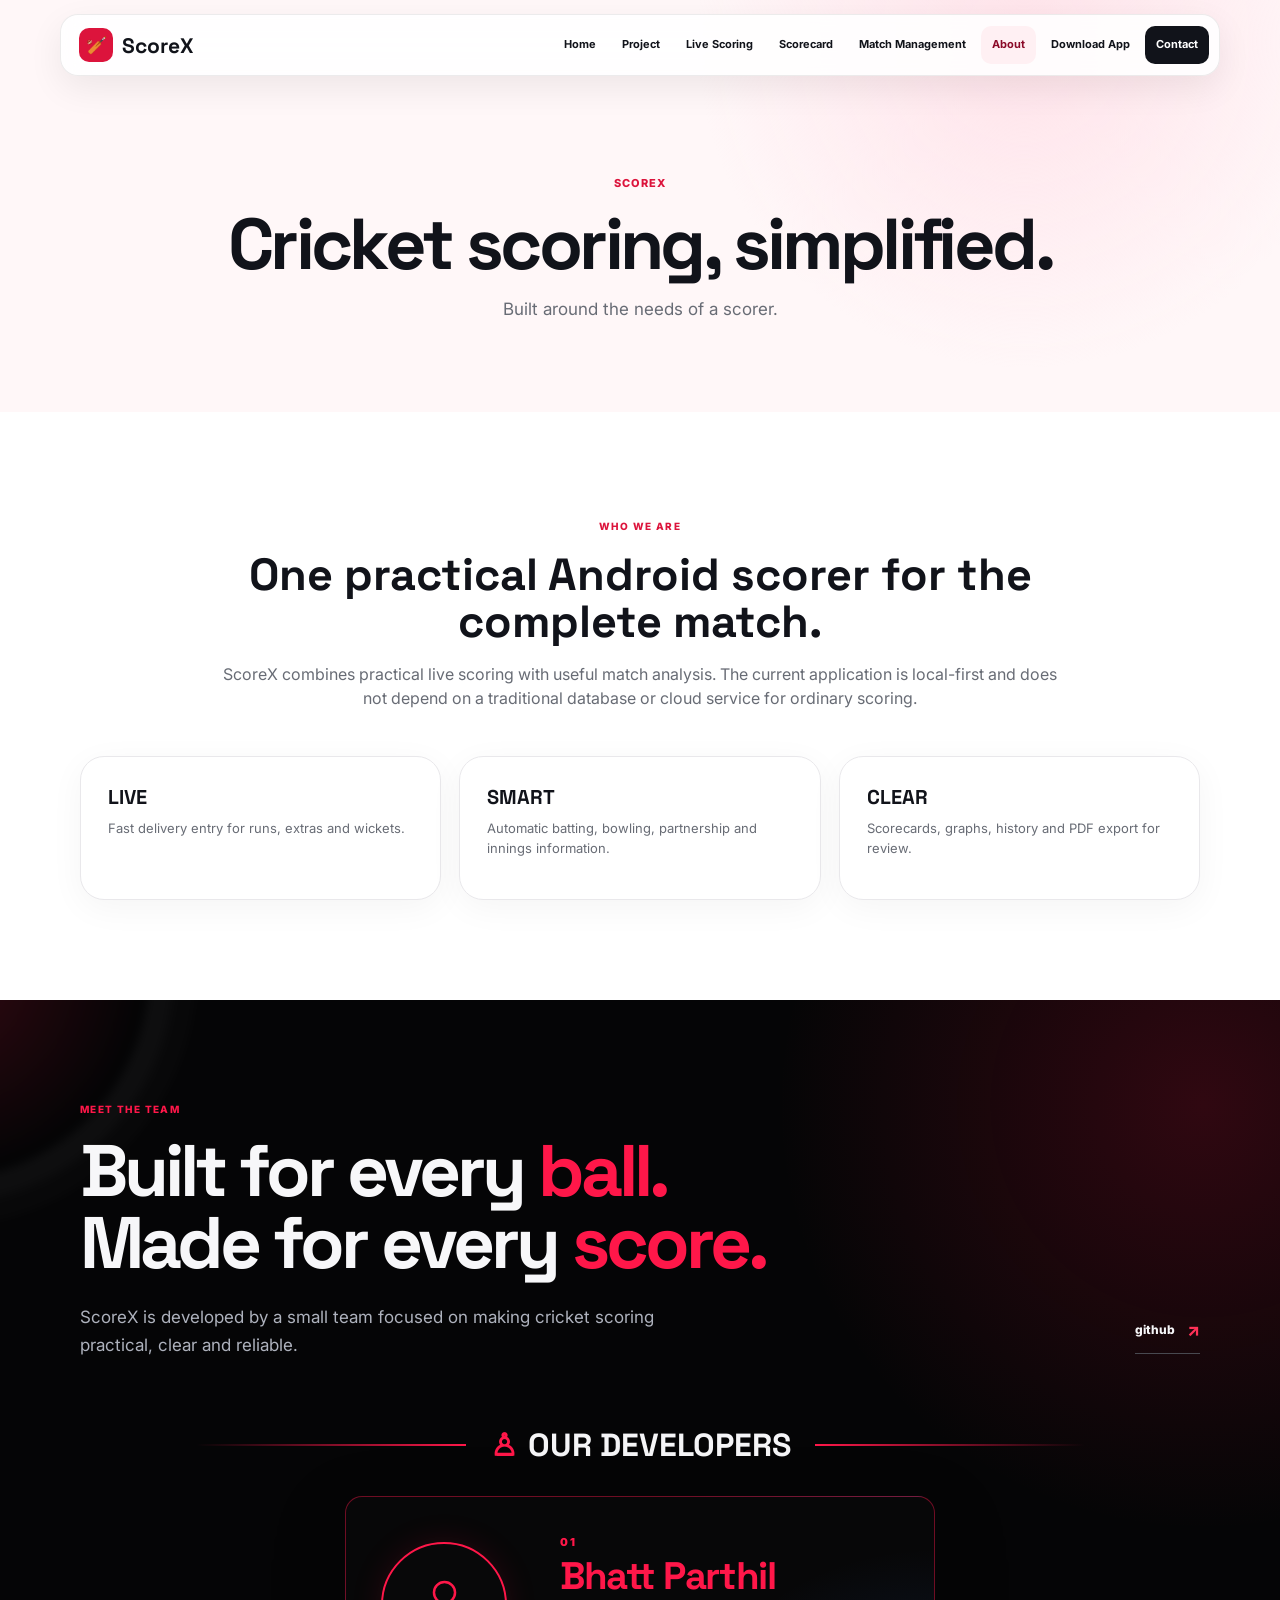
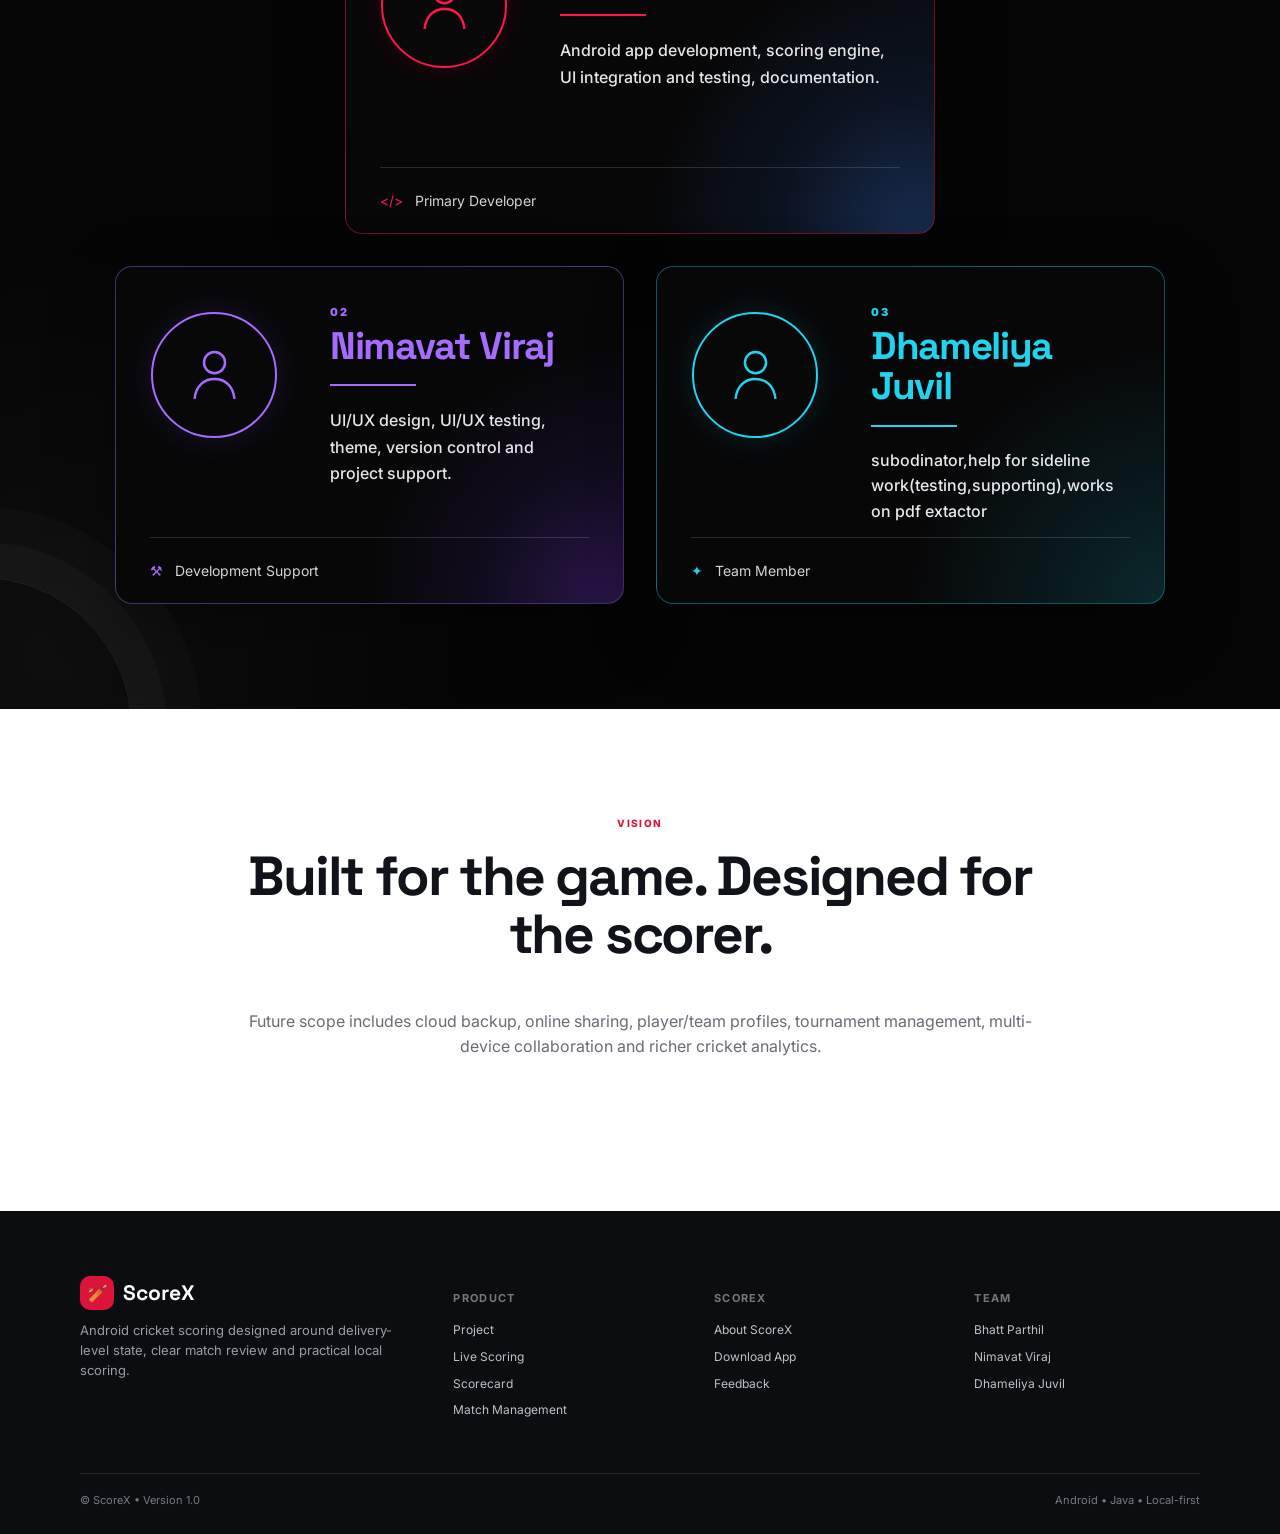
==== commit 0031f068: "Add files via upload" ====
--- a/about.html
+++ b/about.html
@@ -7,9 +7,7 @@
         <h2>Built for every <em>ball.</em><br>Made for every <em>score.</em></h2>
         <p>ScoreX is developed by a small team focused on making cricket scoring practical, clear and reliable.</p>
       </div>
-      <a class="github-link" href="https://github.com/" target="_blank" rel="noopener" aria-label="Open GitHub">
-        Explore ScoreX <span>↗</span>
-      </a>
+      <a class="github-link" href="https://github.com/parthilbhatt615-dotcom" target="_blank" rel="noopener" aria-label="Open GitHub">github <span>↗</span></a>
     </div>
 
     <div class="reference-team-heading">
@@ -18,43 +16,57 @@
       <span></span>
     </div>
 
-    <div class="reference-team-grid">
-      <article class="reference-developer parthil-developer">
-        <div class="reference-avatar">
-          <svg viewBox="0 0 64 64" aria-hidden="true">
-            <circle cx="32" cy="21" r="9"></circle>
-            <path d="M15 52c1-11 8-17 17-17s16 6 17 17"></path>
-          </svg>
-        </div>
-        <div class="reference-person">
-          <span class="reference-number">01</span>
-          <h4>Bhatt Parthil</h4>
-          <div class="reference-rule"></div>
-          <p>Android app development, scoring engine, UI integration and testing, documentation.</p>
-        </div>
-        <div class="reference-developer-footer">
-          <span>&lt;/&gt;</span> Primary Developer
-        </div>
-      </article>
+    
 
-      <article class="reference-developer viraj-developer">
-        <div class="reference-avatar">
-          <svg viewBox="0 0 64 64" aria-hidden="true">
-            <circle cx="32" cy="21" r="9"></circle>
-            <path d="M15 52c1-11 8-17 17-17s16 6 17 17"></path>
-          </svg>
-        </div>
-        <div class="reference-person">
-          <span class="reference-number">02</span>
-          <h4>Nimavat Viraj</h4>
-          <div class="reference-rule"></div>
-          <p>UI design, UI testing, theme, version control and project support.</p>
-        </div>
-        <div class="reference-developer-footer">
-          <span>⚒</span> Development Support
-        </div>
-      </article>
+<div class="reference-team-grid triangle-developer-grid">
+  <article class="reference-developer parthil-developer triangle-top">
+    <div class="reference-avatar">
+      <svg viewBox="0 0 64 64" aria-hidden="true">
+        <circle cx="32" cy="21" r="9"></circle>
+        <path d="M15 52c1-11 8-17 17-17s16 6 17 17"></path>
+      </svg>
     </div>
-  </div>
+    <div class="reference-person">
+      <span class="reference-number">01</span>
+      <h4>Bhatt Parthil</h4>
+      <div class="reference-rule"></div>
+      <p>Android app development, scoring engine, UI integration and testing, documentation.</p>
+    </div>
+    <div class="reference-developer-footer"><span>&lt;/&gt;</span> Primary Developer</div>
+  </article>
+
+  <article class="reference-developer viraj-developer triangle-bottom">
+    <div class="reference-avatar">
+      <svg viewBox="0 0 64 64" aria-hidden="true">
+        <circle cx="32" cy="21" r="9"></circle>
+        <path d="M15 52c1-11 8-17 17-17s16 6 17 17"></path>
+      </svg>
+    </div>
+    <div class="reference-person">
+      <span class="reference-number">02</span>
+      <h4>Nimavat Viraj</h4>
+      <div class="reference-rule"></div>
+      <p>UI/UX design, UI/UX testing, theme, version control and project support.</p>
+    </div>
+    <div class="reference-developer-footer"><span>⚒</span> Development Support</div>
+  </article>
+
+  <article class="reference-developer juvil-developer triangle-bottom">
+    <div class="reference-avatar">
+      <svg viewBox="0 0 64 64" aria-hidden="true">
+        <circle cx="32" cy="21" r="9"></circle>
+        <path d="M15 52c1-11 8-17 17-17s16 6 17 17"></path>
+      </svg>
+    </div>
+    <div class="reference-person">
+      <span class="reference-number">03</span>
+      <h4>Dhameliya Juvil</h4>
+      <div class="reference-rule"></div>
+      <p>subodinator,help for sideline work(testing,supporting),works on pdf extactor</p>
+    </div>
+    <div class="reference-developer-footer"><span>✦</span> Team Member</div>
+  </article>
+</div>
+</div>
 </section>
-<section><div class="container"><div class="section-head"><span class="eyebrow">Vision</span><h2>Built for the game. Designed for the scorer.</h2><p>Future scope includes cloud backup, online sharing, player/team profiles, tournament management, multi-device collaboration and richer cricket analytics.</p></div></div></section></main><footer><div class="container"><div class="footgrid"><div class="footbrand"><a class="brand" href="index.html"><span class="brand-mark">🏏</span>ScoreX</a><p>Android cricket scoring designed around delivery-level state, clear match review and practical local scoring.</p></div><div class="footcol"><h4>Product</h4><a href="features.html">Project</a><a href="live-scoring.html">Live Scoring</a><a href="scorecard.html">Scorecard</a><a href="match-management.html">Match Management</a></div><div class="footcol"><h4>ScoreX</h4><a href="about.html">About ScoreX</a><a href="download.html">Download App</a><a href="contact.html">Feedback</a></div><div class="footcol"><h4>Team</h4><a href="contact.html">Bhatt Parthil</a><a href="contact.html">Nimavat Viraj</a></div></div><div class="bottom"><span>© ScoreX • Version 1.0</span><span>Android • Java • Local-first</span></div></div></footer><script src="js/script.js"></script></body></html>+<section><div class="container"><div class="section-head"><span class="eyebrow">Vision</span><h2>Built for the game. Designed for the scorer.</h2><p>Future scope includes cloud backup, online sharing, player/team profiles, tournament management, multi-device collaboration and richer cricket analytics.</p></div></div></section></main><footer><div class="container"><div class="footgrid"><div class="footbrand"><a class="brand" href="index.html"><span class="brand-mark">🏏</span>ScoreX</a><p>Android cricket scoring designed around delivery-level state, clear match review and practical local scoring.</p></div><div class="footcol"><h4>Product</h4><a href="features.html">Project</a><a href="live-scoring.html">Live Scoring</a><a href="scorecard.html">Scorecard</a><a href="match-management.html">Match Management</a></div><div class="footcol"><h4>ScoreX</h4><a href="about.html">About ScoreX</a><a href="download.html">Download App</a><a href="contact.html">Feedback</a></div><div class="footcol"><h4>Team</h4><a href="contact.html">Bhatt Parthil</a><a href="contact.html">Nimavat Viraj</a><a href="contact.html">Dhameliya Juvil</a></div></div><div class="bottom"><span>© ScoreX • Version 1.0</span><span>Android • Java • Local-first</span></div></div></footer><script src="js/script.js"></script></body></html>
--- a/css/style.css
+++ b/css/style.css
@@ -896,3 +896,328 @@
   .reference-person p { font-size: 15px; }
   .reference-developer-footer { justify-content: center; margin-top: 25px; }
 }
+
+
+/* =========================================================
+   ScoreX Home: documentation content expansion
+   Existing home design is preserved.
+   ========================================================= */
+.home-documentation {
+  padding: 95px 0 100px;
+  background: #f7f8fa;
+}
+.home-feature-matrix {
+  display: grid;
+  grid-template-columns: repeat(3, minmax(0,1fr));
+  gap: 20px;
+  margin-top: 42px;
+}
+.home-doc-card {
+  display: flex;
+  gap: 20px;
+  padding: 28px;
+  min-height: 185px;
+  border: 1px solid rgba(15,23,42,.09);
+  border-radius: 18px;
+  background: #fff;
+  box-shadow: 0 14px 35px rgba(15,23,42,.07);
+  transition: transform .3s ease, box-shadow .3s ease;
+}
+.home-doc-card:hover {
+  transform: translateY(-6px);
+  box-shadow: 0 20px 45px rgba(15,23,42,.12);
+}
+.home-doc-icon {
+  flex: 0 0 48px;
+  width: 48px;
+  height: 48px;
+  display: grid;
+  place-items: center;
+  border-radius: 13px;
+  background: rgba(220,20,60,.09);
+  font-size: 22px;
+}
+.home-doc-card small {
+  color: #dc143c;
+  font-weight: 800;
+  letter-spacing: .1em;
+}
+.home-doc-card h3 {
+  margin: 7px 0 9px;
+}
+.home-doc-card p {
+  margin: 0;
+  color: #626873;
+  line-height: 1.65;
+  font-size: 14px;
+}
+.home-tech {
+  padding: 95px 0;
+}
+.home-tech-grid {
+  display: grid;
+  grid-template-columns: 1.2fr .8fr;
+  gap: 65px;
+  align-items: center;
+}
+.tech-panel {
+  display: grid;
+  gap: 0;
+  border: 1px solid rgba(255,255,255,.12);
+  border-radius: 18px;
+  overflow: hidden;
+  background: rgba(255,255,255,.025);
+}
+.tech-panel div {
+  display: flex;
+  justify-content: space-between;
+  gap: 20px;
+  padding: 20px 22px;
+  border-bottom: 1px solid rgba(255,255,255,.09);
+}
+.tech-panel div:last-child { border-bottom: 0; }
+.tech-panel span {
+  color: #858994;
+  font-size: 11px;
+  font-weight: 800;
+  letter-spacing: .12em;
+}
+.tech-panel strong {
+  color: #f2f2f4;
+  font-size: 13px;
+  text-align: right;
+}
+.home-future {
+  padding: 95px 0;
+  background: #fff;
+}
+.future-tags {
+  display: flex;
+  flex-wrap: wrap;
+  justify-content: center;
+  gap: 12px;
+  margin-top: 35px;
+}
+.future-tags span {
+  padding: 11px 17px;
+  border-radius: 999px;
+  border: 1px solid rgba(220,20,60,.18);
+  background: rgba(220,20,60,.055);
+  color: #333741;
+  font-size: 13px;
+  font-weight: 700;
+}
+/* Third developer card keeps the existing visual language while using a distinct accent. */
+.juvil-developer {
+  grid-column: 1 / -1;
+  max-width: 590px;
+  justify-self: center;
+  background: radial-gradient(circle at 100% 100%, rgba(245,158,11,.17), transparent 42%), #070708;
+  border-color: rgba(245,158,11,.38);
+}
+.juvil-developer .reference-avatar {
+  border: 2px solid #f59e0b;
+  box-shadow: 0 0 32px rgba(245,158,11,.12);
+}
+.juvil-developer .reference-avatar svg { stroke: #f59e0b; }
+.juvil-developer .reference-number,
+.juvil-developer .reference-person h4,
+.juvil-developer .reference-developer-footer span { color: #f59e0b; }
+.juvil-developer .reference-rule { background: #f59e0b; }
+
+@media (max-width: 900px) {
+  .home-feature-matrix { grid-template-columns: repeat(2,minmax(0,1fr)); }
+  .home-tech-grid { grid-template-columns: 1fr; gap: 35px; }
+}
+@media (max-width: 600px) {
+  .home-documentation, .home-tech, .home-future { padding: 70px 0; }
+  .home-feature-matrix { grid-template-columns: 1fr; }
+  .home-doc-card { min-height: auto; }
+  .tech-panel div { flex-direction: column; gap: 7px; }
+  .tech-panel strong { text-align: left; }
+  .juvil-developer { grid-column: auto; }
+}
+
+/* =========================================================
+   ScoreX Current Content Integration
+   Keeps the existing website design and adds source content.
+   ========================================================= */
+.scorex-source-content { padding: 90px 0; background: #f7f8fa; }
+.scorex-source-content .section-head { max-width: 850px; margin: 0 auto 40px; text-align: center; }
+.scorex-source-content .section-head h2 { margin-top: 8px; }
+.scorex-source-content .section-head p { color:#656b76; line-height:1.7; }
+.source-grid { display:grid; grid-template-columns:repeat(3,minmax(0,1fr)); gap:20px; }
+.source-grid article {
+  padding:27px; border:1px solid rgba(15,23,42,.09); border-radius:17px;
+  background:#fff; box-shadow:0 12px 30px rgba(15,23,42,.06);
+  transition:.3s ease;
+}
+.source-grid article:hover { transform:translateY(-5px); box-shadow:0 18px 40px rgba(15,23,42,.10); }
+.source-grid b { font-size:18px; }
+.source-grid p { margin:10px 0 0; color:#626873; line-height:1.65; font-size:14px; }
+.scorex-source-dark { padding:90px 0; background:#07080b; color:#fff; }
+.source-two { display:grid; grid-template-columns:1.1fr .9fr; gap:60px; align-items:center; }
+.source-two h2 { font-size:clamp(32px,4vw,52px); margin:8px 0 18px; }
+.source-two p { color:#aeb2bd; line-height:1.7; }
+.source-two ol { margin:0; padding:0; list-style:none; display:grid; gap:10px; counter-reset:flow; }
+.source-two li { counter-increment:flow; padding:16px 20px; border:1px solid rgba(255,255,255,.12); border-radius:12px; background:rgba(255,255,255,.03); }
+.source-two li:before { content:counter(flow,decimal-leading-zero); color:#dc143c; font-weight:900; margin-right:13px; }
+.workflow { display:grid; grid-template-columns:repeat(4,minmax(0,1fr)); gap:18px; }
+.workflow > div { padding:25px; border:1px solid rgba(15,23,42,.09); border-radius:16px; background:#fff; box-shadow:0 10px 25px rgba(15,23,42,.05); }
+.workflow strong { color:#dc143c; font-size:13px; }
+.workflow h3 { margin:12px 0 8px; }
+.workflow p { margin:0; color:#646a74; line-height:1.6; font-size:14px; }
+.download-info { display:grid; grid-template-columns:repeat(3,1fr); gap:18px; max-width:950px; margin:auto; }
+.download-info div { padding:25px; border-radius:16px; background:#fff; border:1px solid rgba(15,23,42,.09); }
+.download-info b,.download-info span { display:block; }
+.download-info span { margin-top:8px; color:#666c76; }
+.juvil-developer { grid-column:1/-1; max-width:590px; justify-self:center; background:radial-gradient(circle at 100% 100%,rgba(245,158,11,.17),transparent 42%),#070708; border-color:rgba(245,158,11,.38); }
+.juvil-developer .reference-avatar { border:2px solid #f59e0b; box-shadow:0 0 32px rgba(245,158,11,.12); }
+.juvil-developer .reference-avatar svg { stroke:#f59e0b; }
+.juvil-developer .reference-number,.juvil-developer .reference-person h4,.juvil-developer .reference-developer-footer span { color:#f59e0b; }
+.juvil-developer .reference-rule { background:#f59e0b; }
+@media(max-width:900px){
+ .source-grid{grid-template-columns:repeat(2,minmax(0,1fr));}
+ .source-two{grid-template-columns:1fr;}
+ .workflow{grid-template-columns:repeat(2,minmax(0,1fr));}
+ .download-info{grid-template-columns:1fr;}
+}
+@media(max-width:600px){
+ .scorex-source-content,.scorex-source-dark{padding:65px 0;}
+ .source-grid,.workflow{grid-template-columns:1fr;}
+}
+
+/* About developer accents — final three-person layout */
+.about-team-reference .parthil-developer .reference-number,
+.about-team-reference .parthil-developer .reference-person h4,
+.about-team-reference .parthil-developer .reference-developer-footer span {
+  color: #ff1749;
+}
+.about-team-reference .parthil-developer .reference-avatar {
+  border-color: #ff1749;
+  box-shadow: 0 0 32px rgba(255,23,73,.13);
+}
+.about-team-reference .parthil-developer .reference-avatar svg,
+.about-team-reference .parthil-developer .reference-avatar svg * {
+  stroke: #ff1749;
+}
+.about-team-reference .parthil-developer .reference-rule {
+  background: #ff1749;
+}
+.about-team-reference .viraj-developer .reference-number,
+.about-team-reference .viraj-developer .reference-person h4,
+.about-team-reference .viraj-developer .reference-developer-footer span {
+  color: #a66cff;
+}
+.about-team-reference .viraj-developer .reference-avatar {
+  border-color: #a66cff;
+  box-shadow: 0 0 32px rgba(166,108,255,.13);
+}
+.about-team-reference .viraj-developer .reference-avatar svg,
+.about-team-reference .viraj-developer .reference-avatar svg * {
+  stroke: #a66cff;
+}
+.about-team-reference .viraj-developer .reference-rule {
+  background: #a66cff;
+}
+.about-team-reference .juvil-developer {
+  grid-column: auto;
+  background: radial-gradient(circle at 100% 100%, rgba(34,211,238,.16), transparent 42%), #070708;
+  border-color: rgba(34,211,238,.38);
+}
+.about-team-reference .juvil-developer .reference-number,
+.about-team-reference .juvil-developer .reference-person h4,
+.about-team-reference .juvil-developer .reference-developer-footer span {
+  color: #22d3ee;
+}
+.about-team-reference .juvil-developer .reference-avatar {
+  border-color: #22d3ee;
+  box-shadow: 0 0 32px rgba(34,211,238,.13);
+}
+.about-team-reference .juvil-developer .reference-avatar svg,
+.about-team-reference .juvil-developer .reference-avatar svg * {
+  stroke: #22d3ee;
+}
+.about-team-reference .juvil-developer .reference-rule {
+  background: #22d3ee;
+}
+.about-team-reference .juvil-developer .reference-person p { display: block; color: #e8e8ee; }
+@media (max-width: 900px) {
+  .about-team-reference .juvil-developer {
+    grid-column: auto;
+  }
+}
+
+/* =========================================================
+   About developers — triangular team arrangement
+   01 top-center, 02 bottom-left, 03 bottom-right
+   ========================================================= */
+.about-team-reference .triangle-developer-grid {
+  display: grid;
+  grid-template-columns: repeat(2, minmax(0, 1fr));
+  grid-template-rows: auto auto;
+  column-gap: 32px;
+  row-gap: 32px;
+  align-items: stretch;
+  max-width: 1050px;
+  margin: 0 auto;
+}
+.about-team-reference .triangle-developer-grid .triangle-top {
+  grid-column: 1 / -1;
+  width: min(590px, 100%);
+  justify-self: center;
+}
+.about-team-reference .triangle-developer-grid .triangle-bottom {
+  width: 100%;
+}
+.about-team-reference .triangle-developer-grid .parthil-developer {
+  border-color: rgba(255,23,73,.42);
+}
+.about-team-reference .triangle-developer-grid .viraj-developer {
+  border-color: rgba(166,108,255,.40);
+}
+.about-team-reference .triangle-developer-grid .juvil-developer {
+  border-color: rgba(34,211,238,.38);
+}
+@media (max-width: 700px) {
+  .about-team-reference .triangle-developer-grid {
+    grid-template-columns: 1fr;
+    grid-template-rows: auto;
+  }
+  .about-team-reference .triangle-developer-grid .triangle-top {
+    grid-column: auto;
+    width: 100%;
+  }
+}
+
+/* GitHub Profile Link */
+.about-team-reference .github-profile-link {
+  display: inline-flex;
+  align-items: center;
+  margin-top: 18px;
+  padding: 10px 16px;
+  border: 1px solid rgba(255,255,255,.18);
+  border-radius: 999px;
+  color: #f3f3f5;
+  text-decoration: none;
+  font-size: 13px;
+  font-weight: 800;
+  background: rgba(255,255,255,.04);
+  transition: .25s ease;
+}
+.about-team-reference .github-profile-link:hover {
+  color: #fff;
+  border-color: #ff1749;
+  background: rgba(255,23,73,.10);
+  transform: translateY(-2px);
+}
+
+/* Juvil description visibility fix */
+.about-team-reference .juvil-developer .reference-person p {
+  display: block !important;
+  visibility: visible !important;
+  opacity: 1 !important;
+  color: #e8e8ee !important;
+  line-height: 1.6;
+  margin-top: 16px;
+}
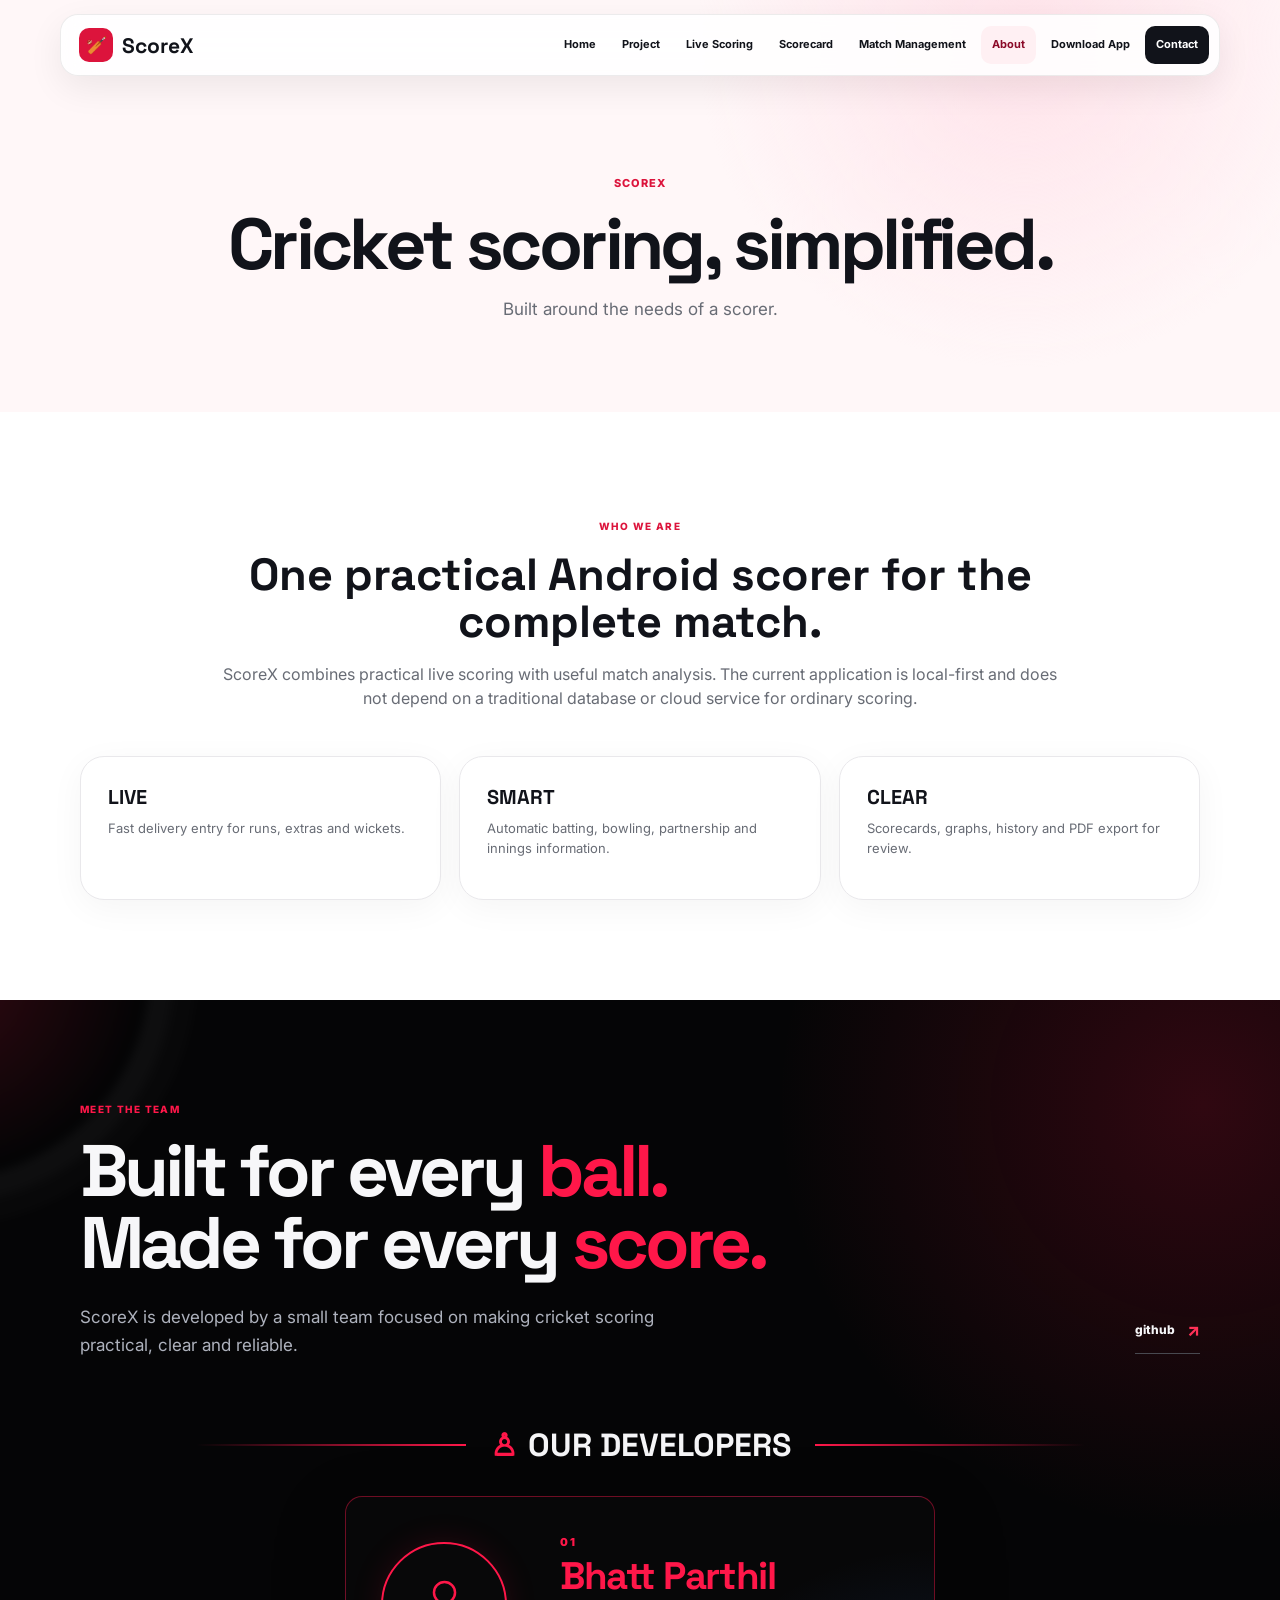
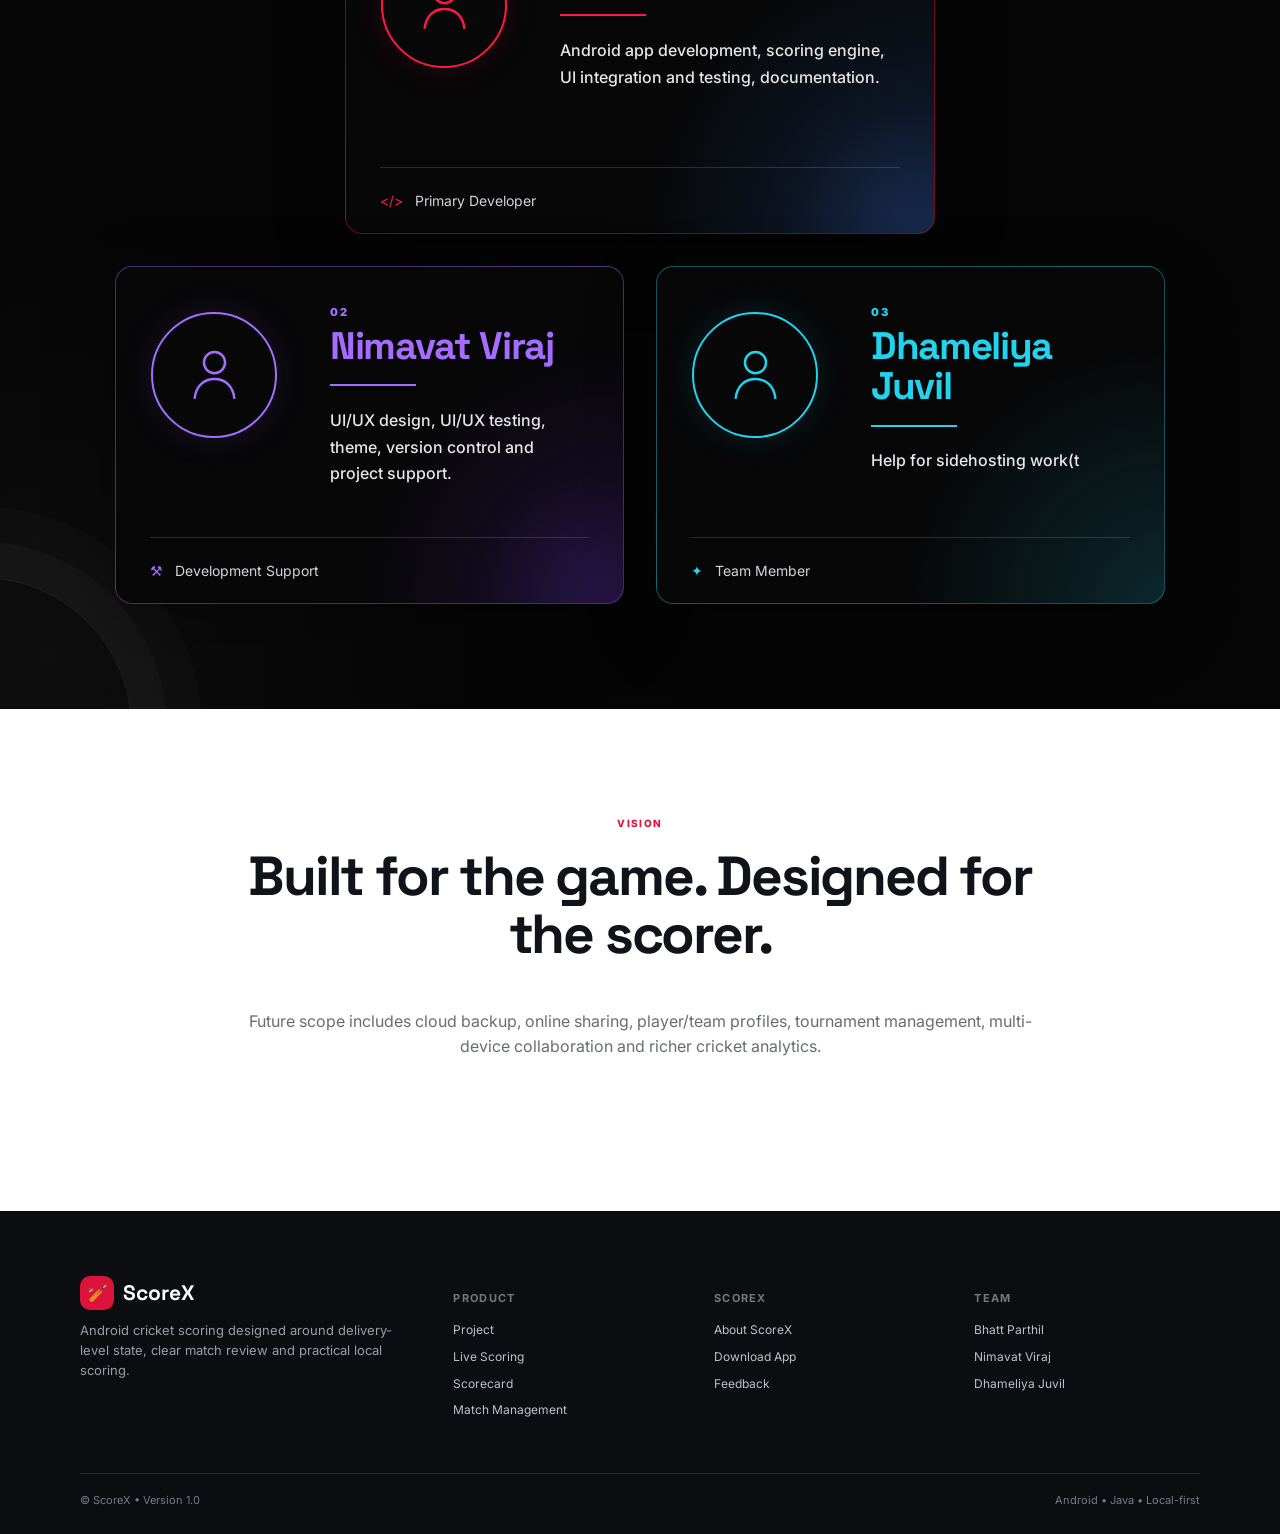
==== commit affdfb30: "Update about.html" ====
--- a/about.html
+++ b/about.html
@@ -62,7 +62,7 @@
       <span class="reference-number">03</span>
       <h4>Dhameliya Juvil</h4>
       <div class="reference-rule"></div>
-      <p>subodinator,help for sideline work(testing,supporting),works on pdf extactor</p>
+      <p>Help for sidehosting work(t</p>
     </div>
     <div class="reference-developer-footer"><span>✦</span> Team Member</div>
   </article>
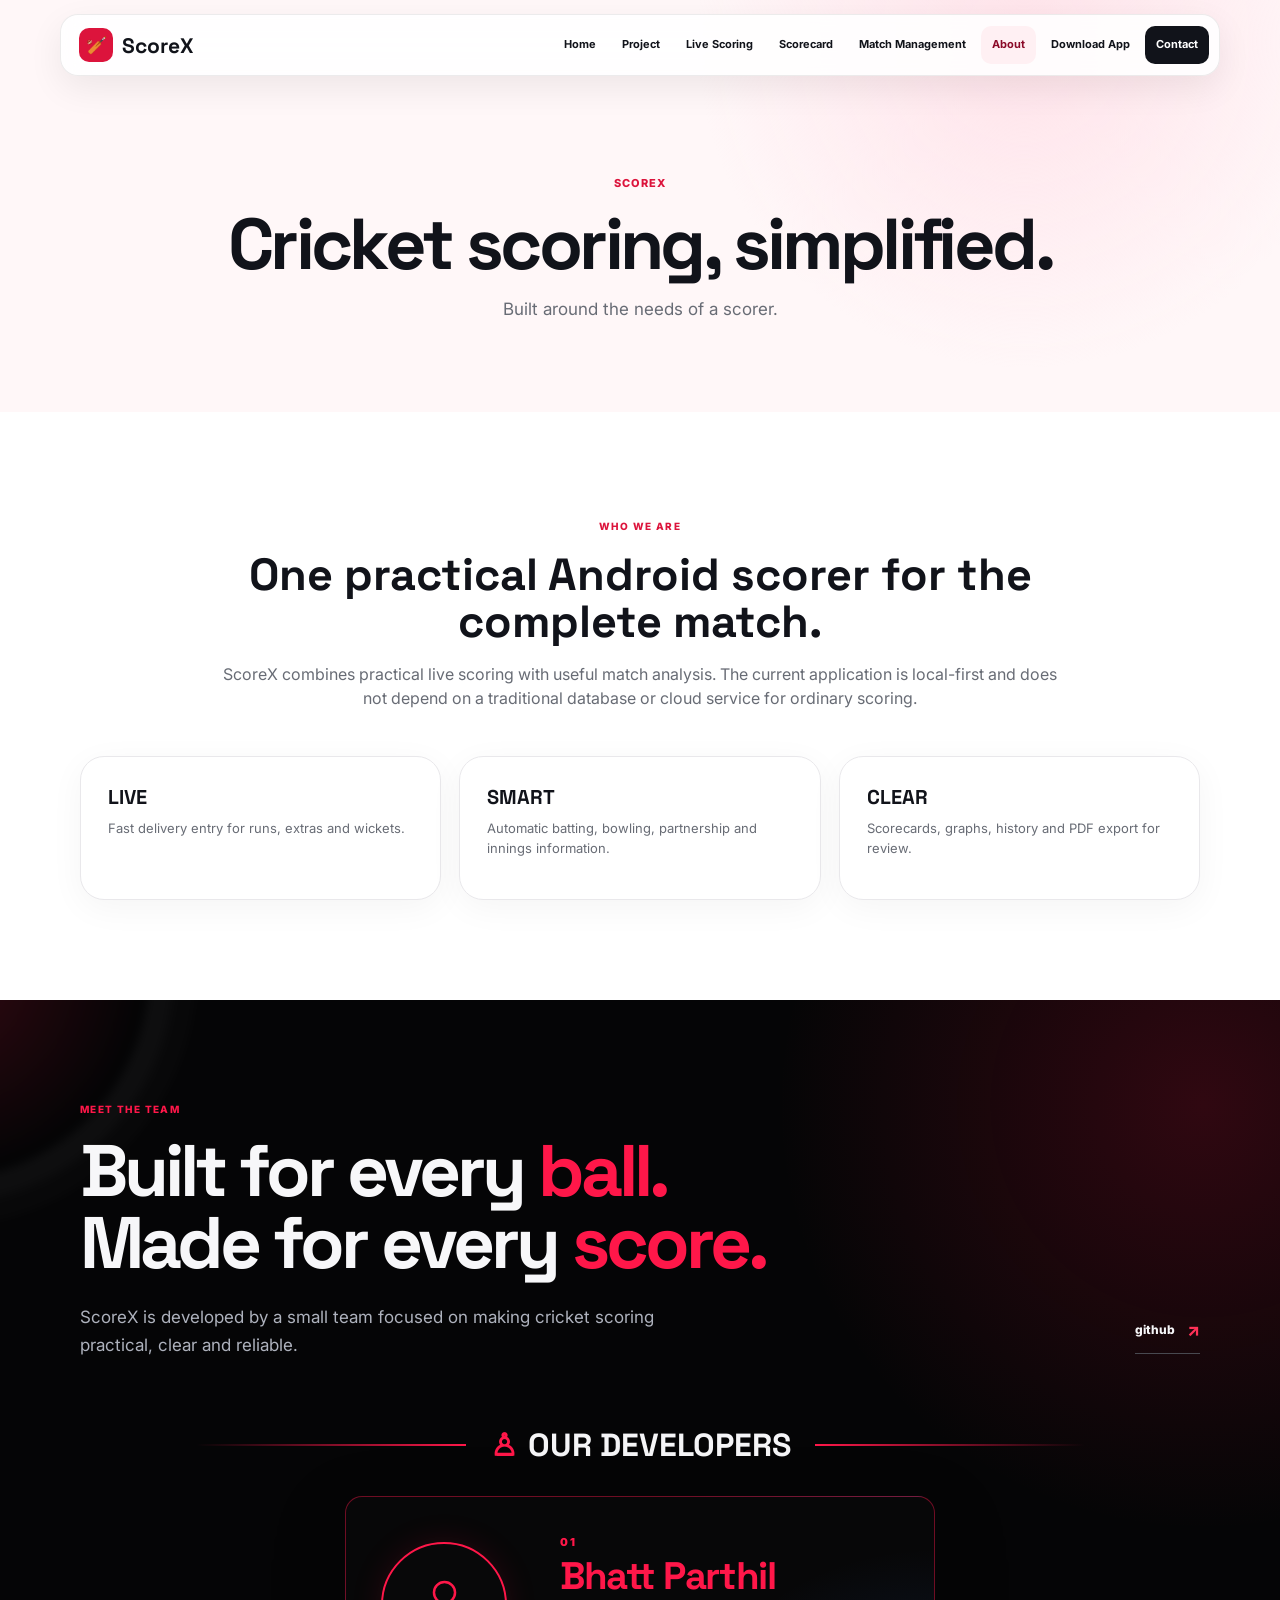
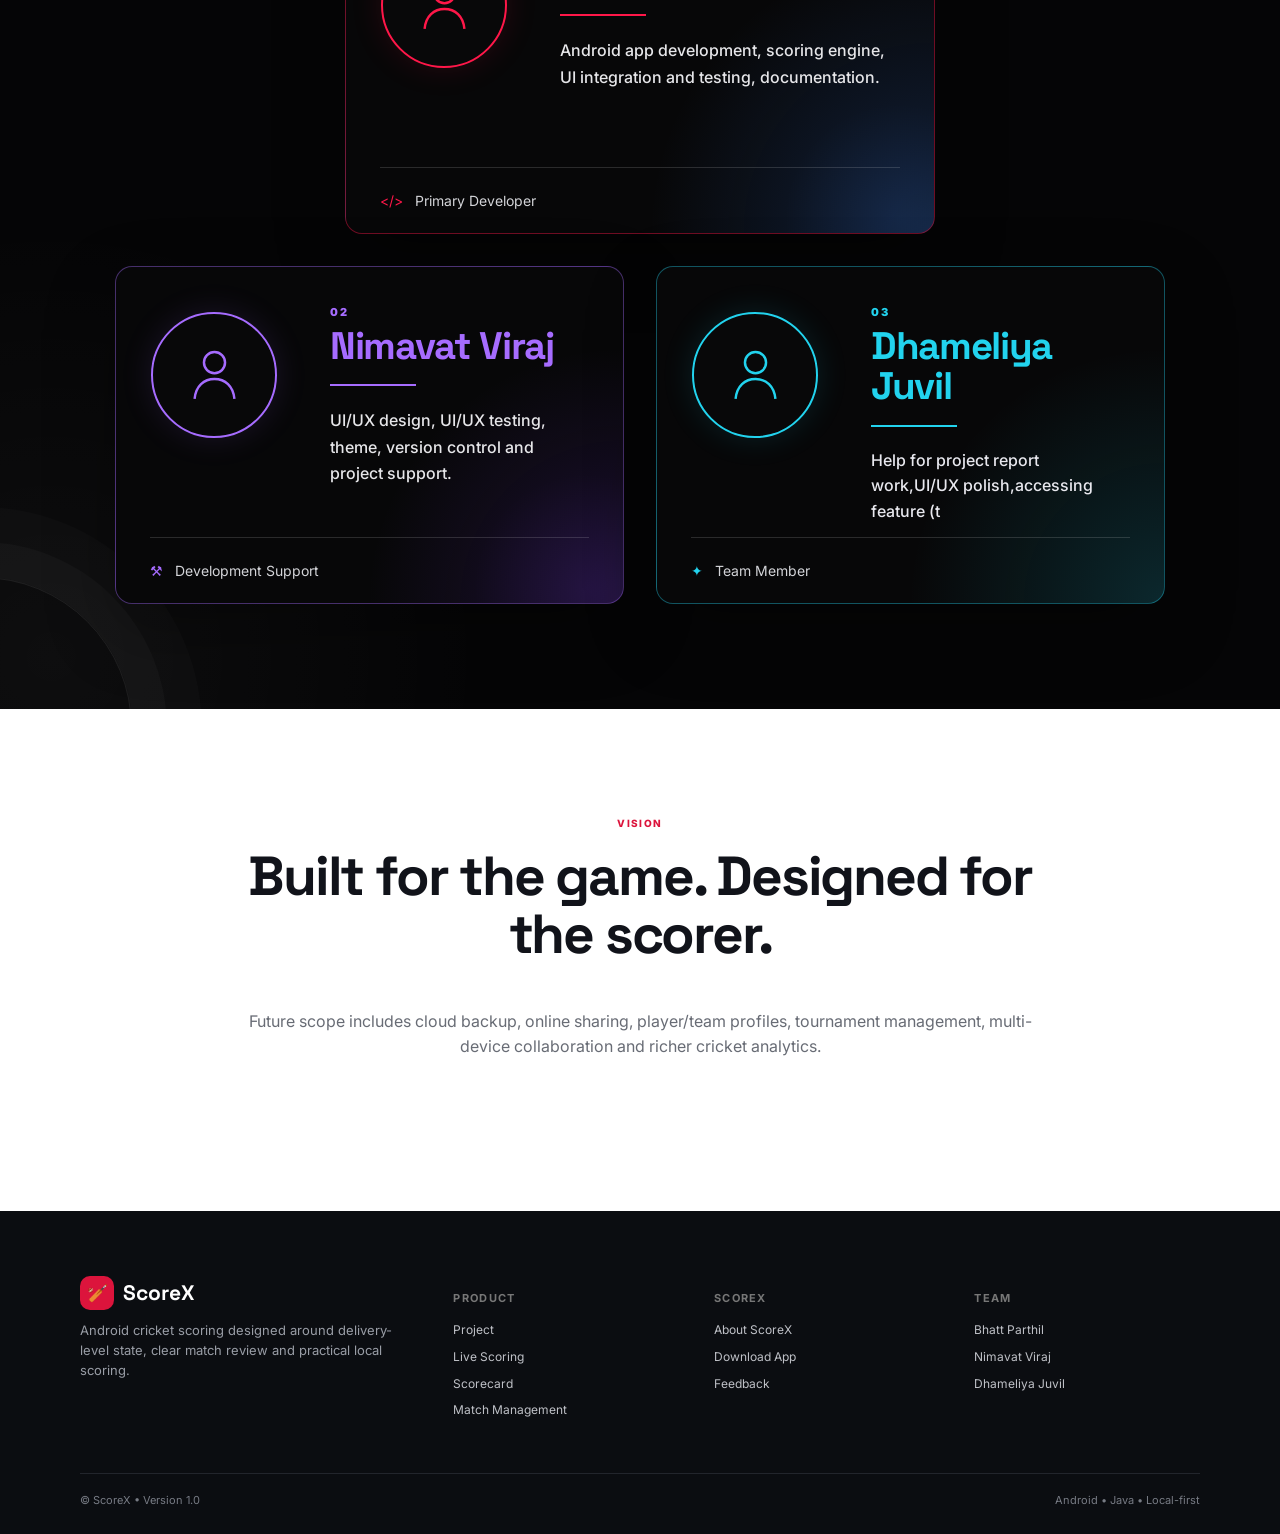
==== commit 92c3d709: "Update about.html" ====
--- a/about.html
+++ b/about.html
@@ -62,7 +62,7 @@
       <span class="reference-number">03</span>
       <h4>Dhameliya Juvil</h4>
       <div class="reference-rule"></div>
-      <p>Help for sidehosting work(t</p>
+      <p>Help for project report work,UI/UX polish,accessing feature (t</p>
     </div>
     <div class="reference-developer-footer"><span>✦</span> Team Member</div>
   </article>
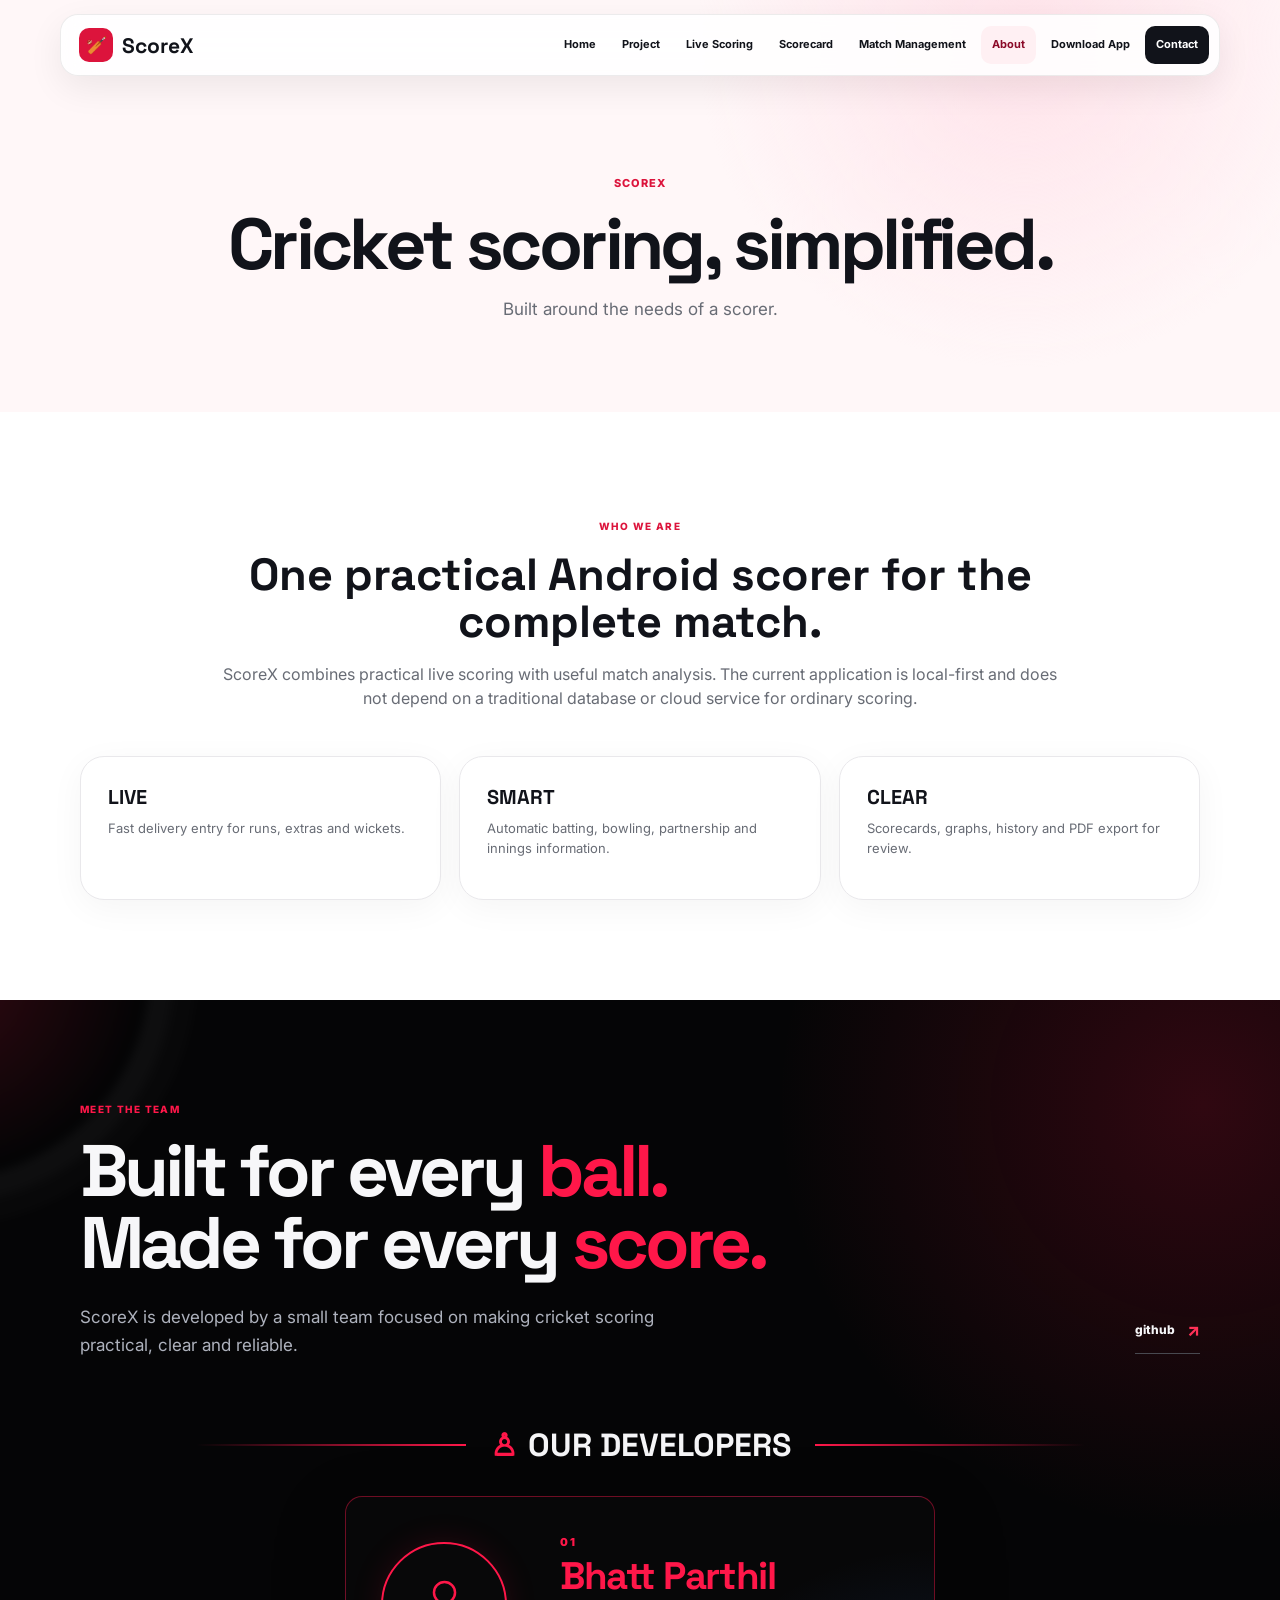
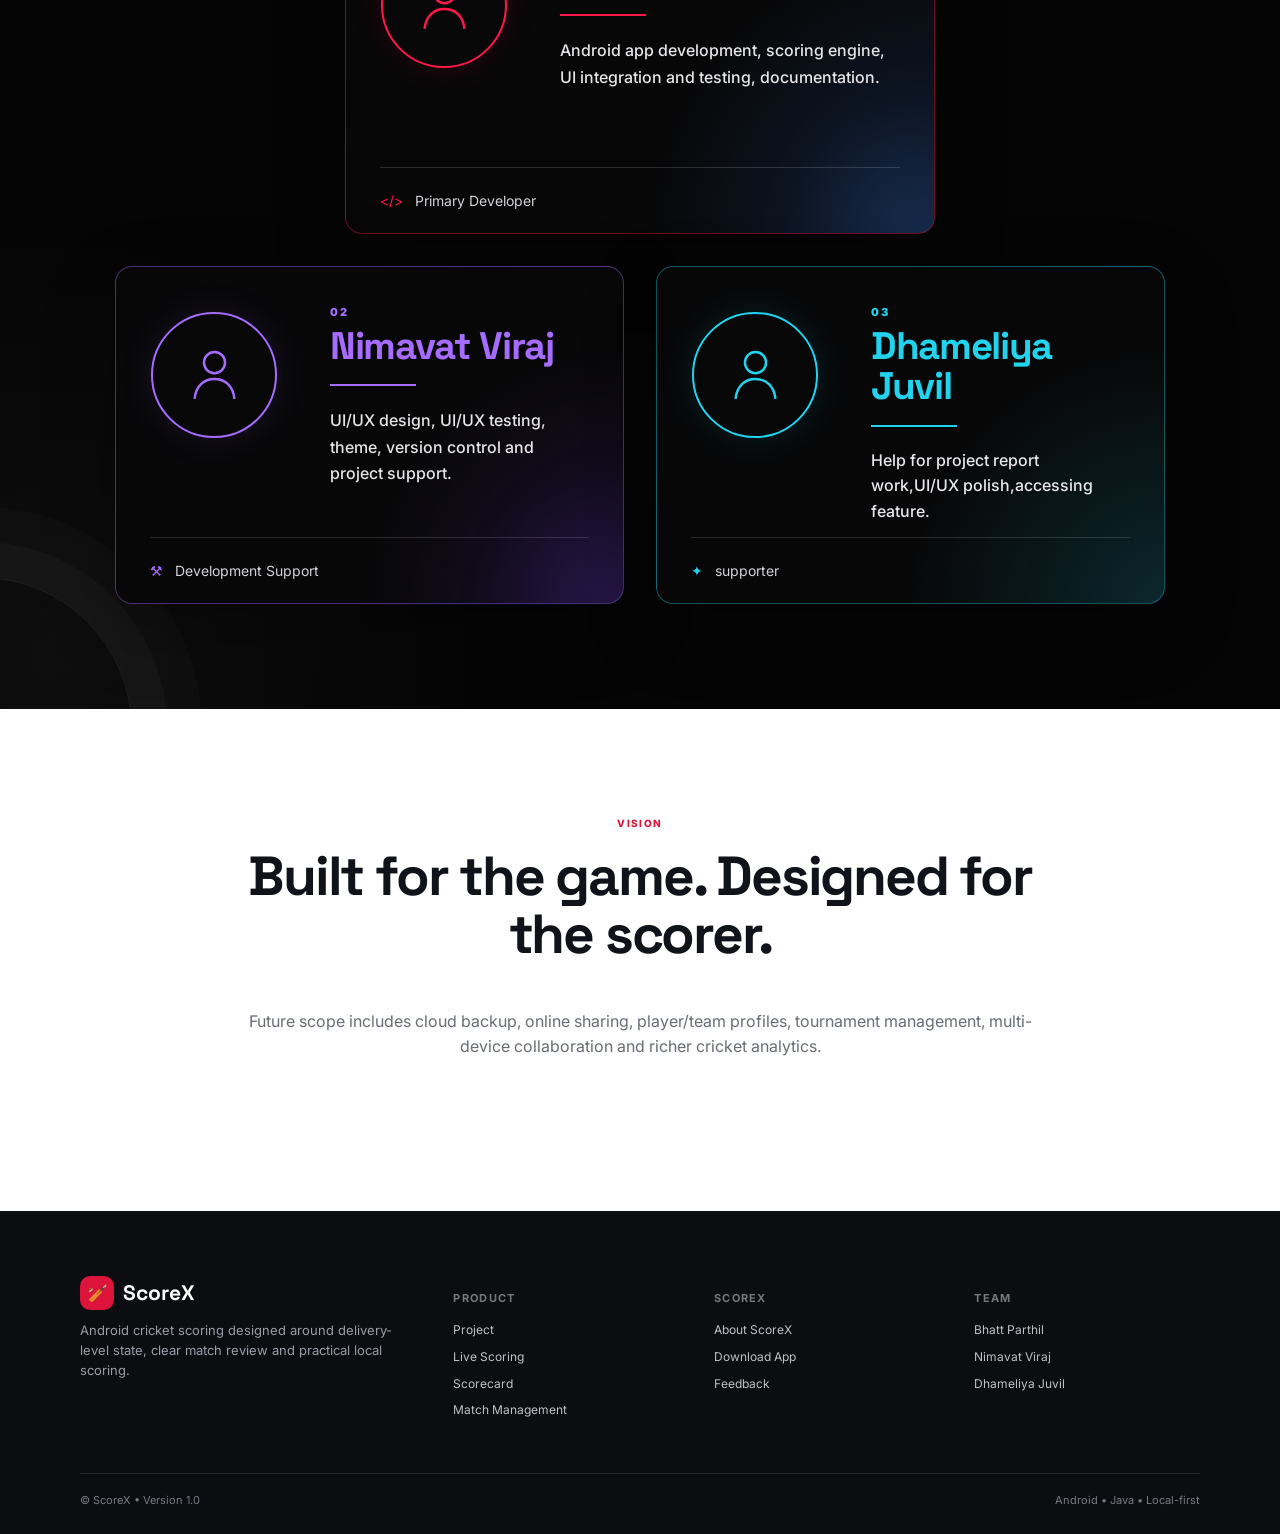
==== commit ae83462c: "Update about.html" ====
--- a/about.html
+++ b/about.html
@@ -62,9 +62,9 @@
       <span class="reference-number">03</span>
       <h4>Dhameliya Juvil</h4>
       <div class="reference-rule"></div>
-      <p>Help for project report work,UI/UX polish,accessing feature (t</p>
+      <p>Help for project report work,UI/UX polish,accessing feature.</p>
     </div>
-    <div class="reference-developer-footer"><span>✦</span> Team Member</div>
+    <div class="reference-developer-footer"><span>✦</span> supporter</div>
   </article>
 </div>
 </div>
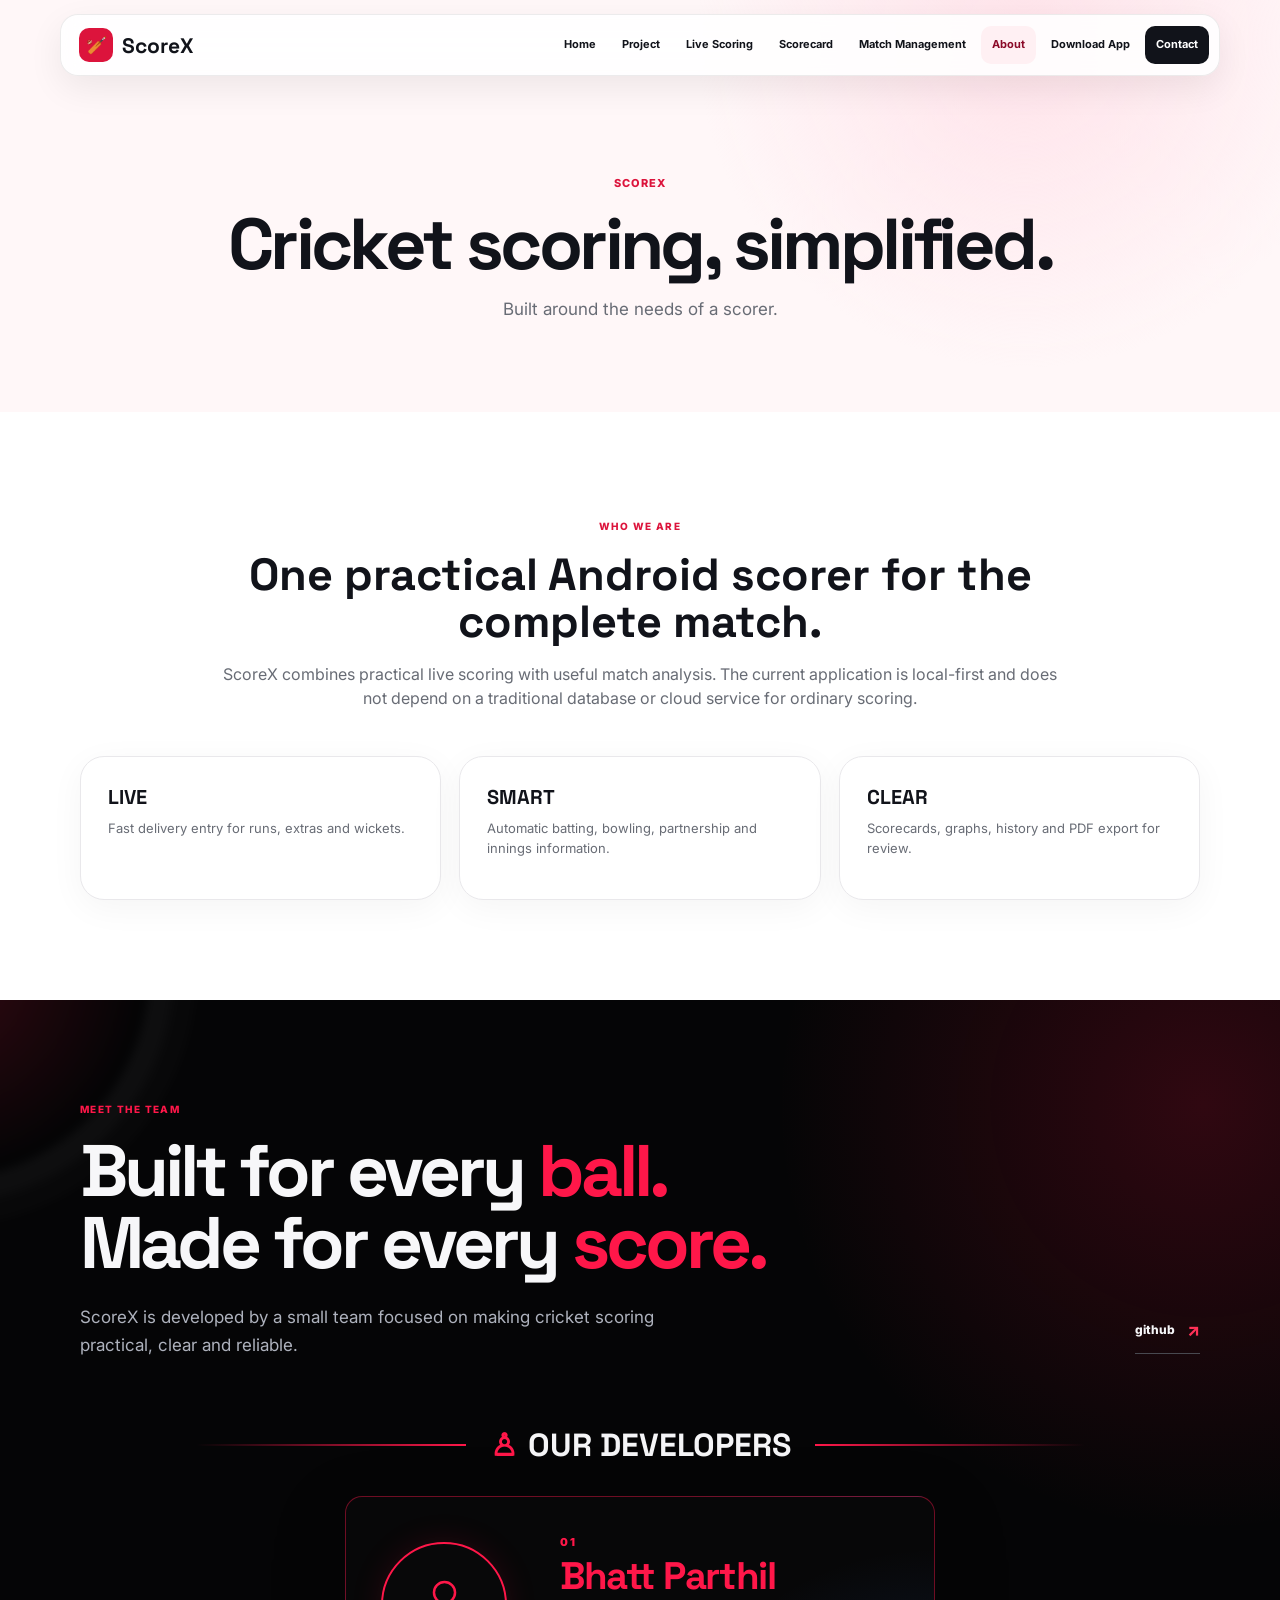
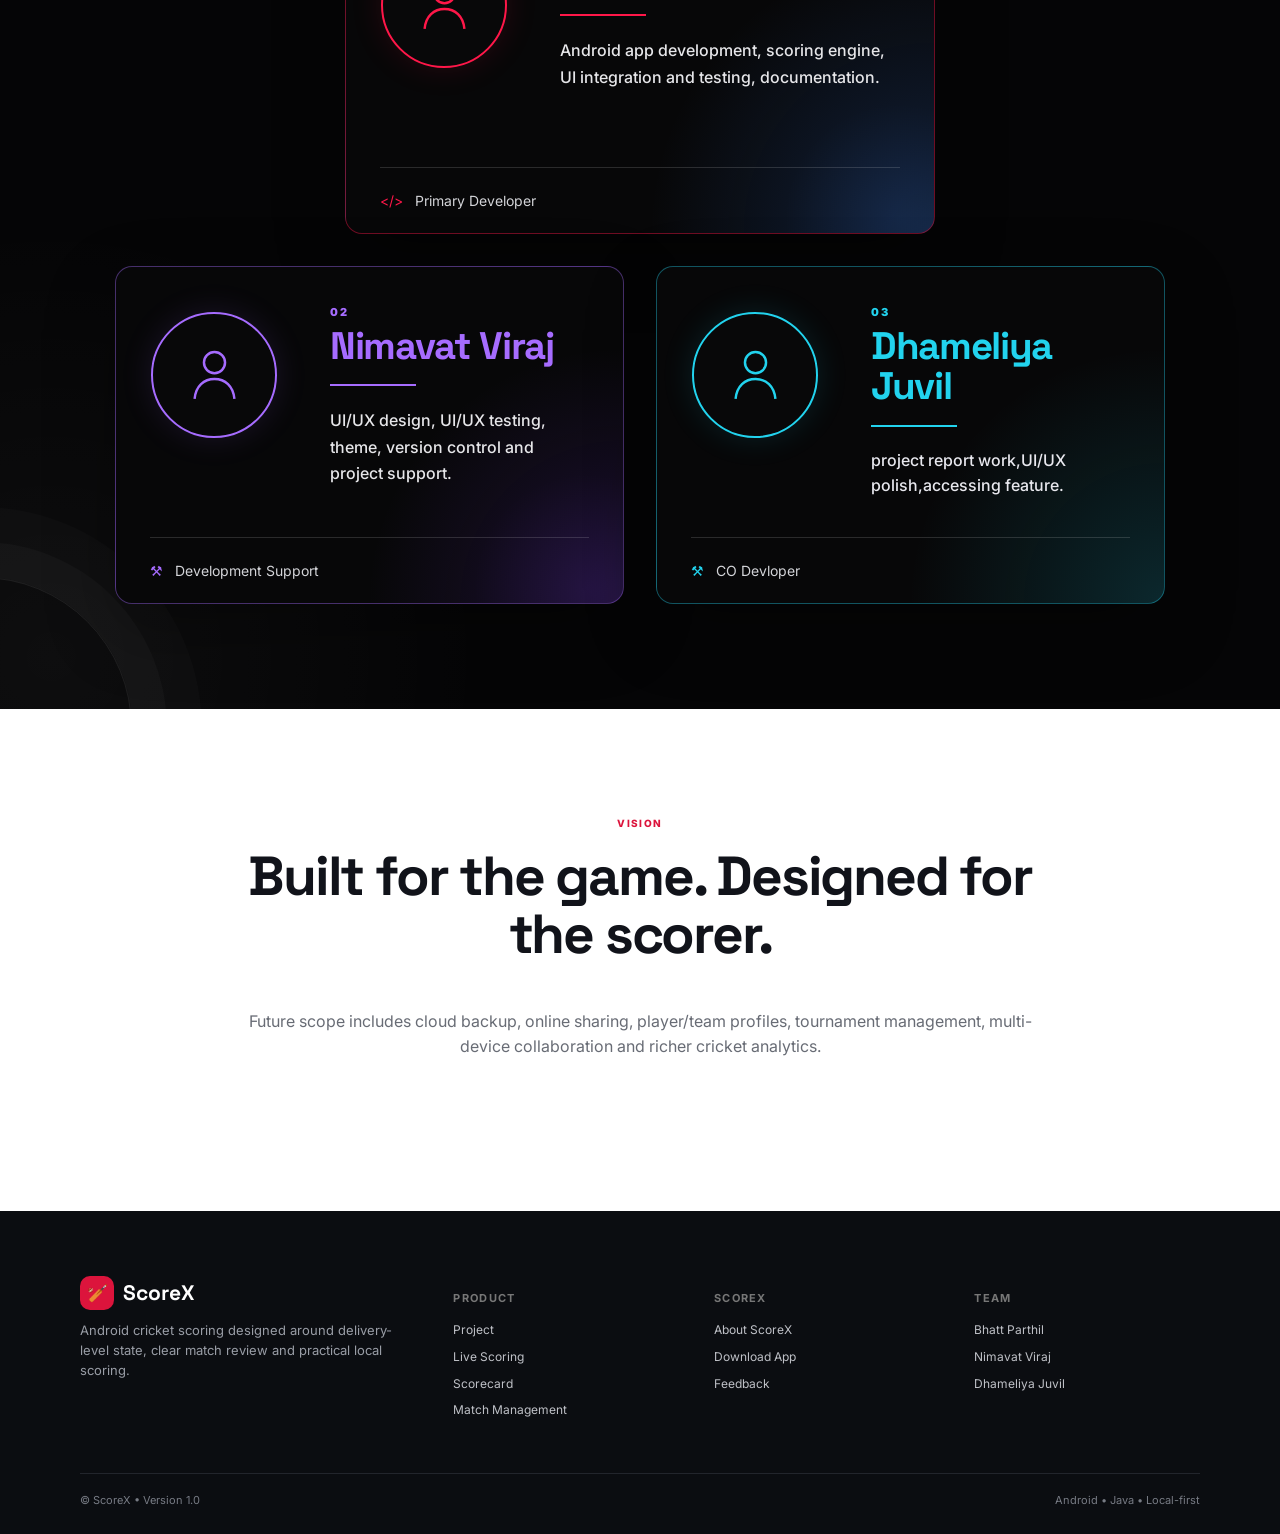
==== commit 10b3c07d: "Update about.html" ====
--- a/about.html
+++ b/about.html
@@ -62,9 +62,9 @@
       <span class="reference-number">03</span>
       <h4>Dhameliya Juvil</h4>
       <div class="reference-rule"></div>
-      <p>Help for project report work,UI/UX polish,accessing feature.</p>
+      <p>project report work,UI/UX polish,accessing feature.</p>
     </div>
-    <div class="reference-developer-footer"><span>✦</span> supporter</div>
+    <div class="reference-developer-footer"><span>⚒</span> CO Devloper</div>
   </article>
 </div>
 </div>
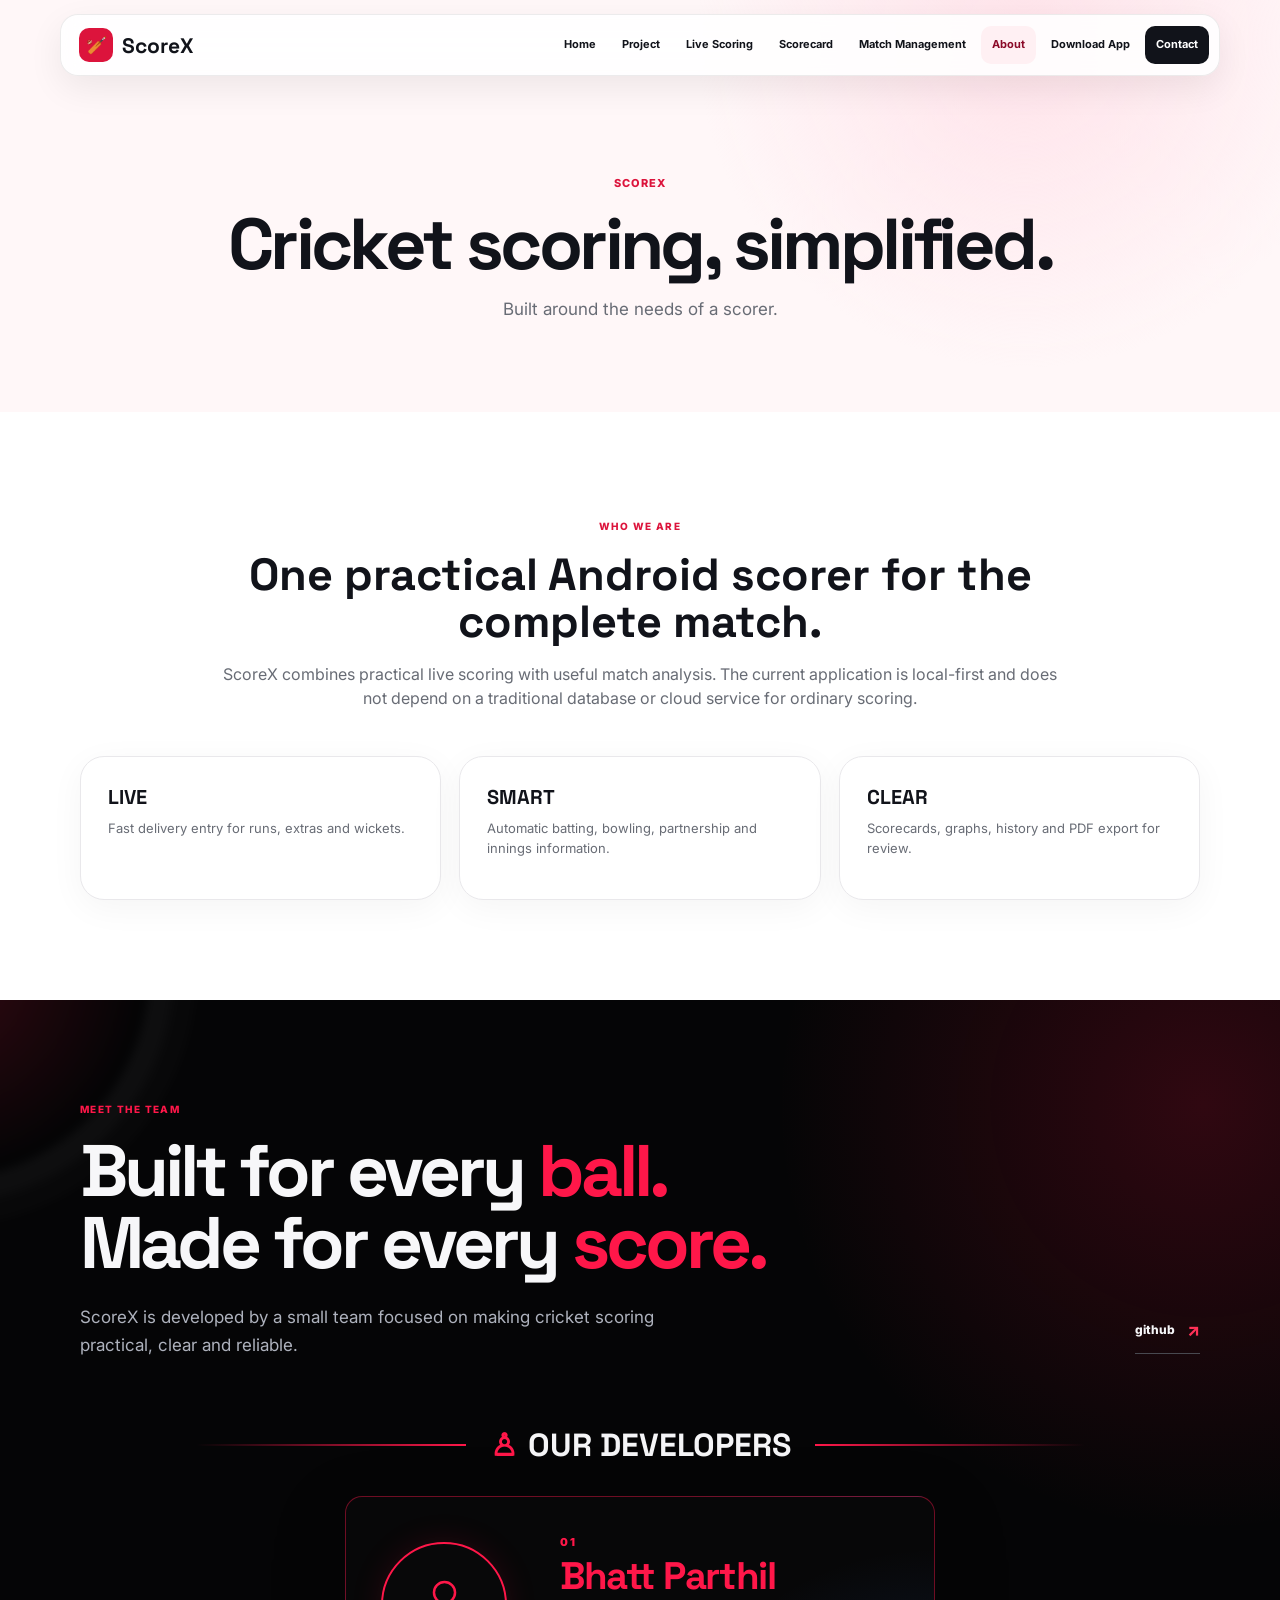
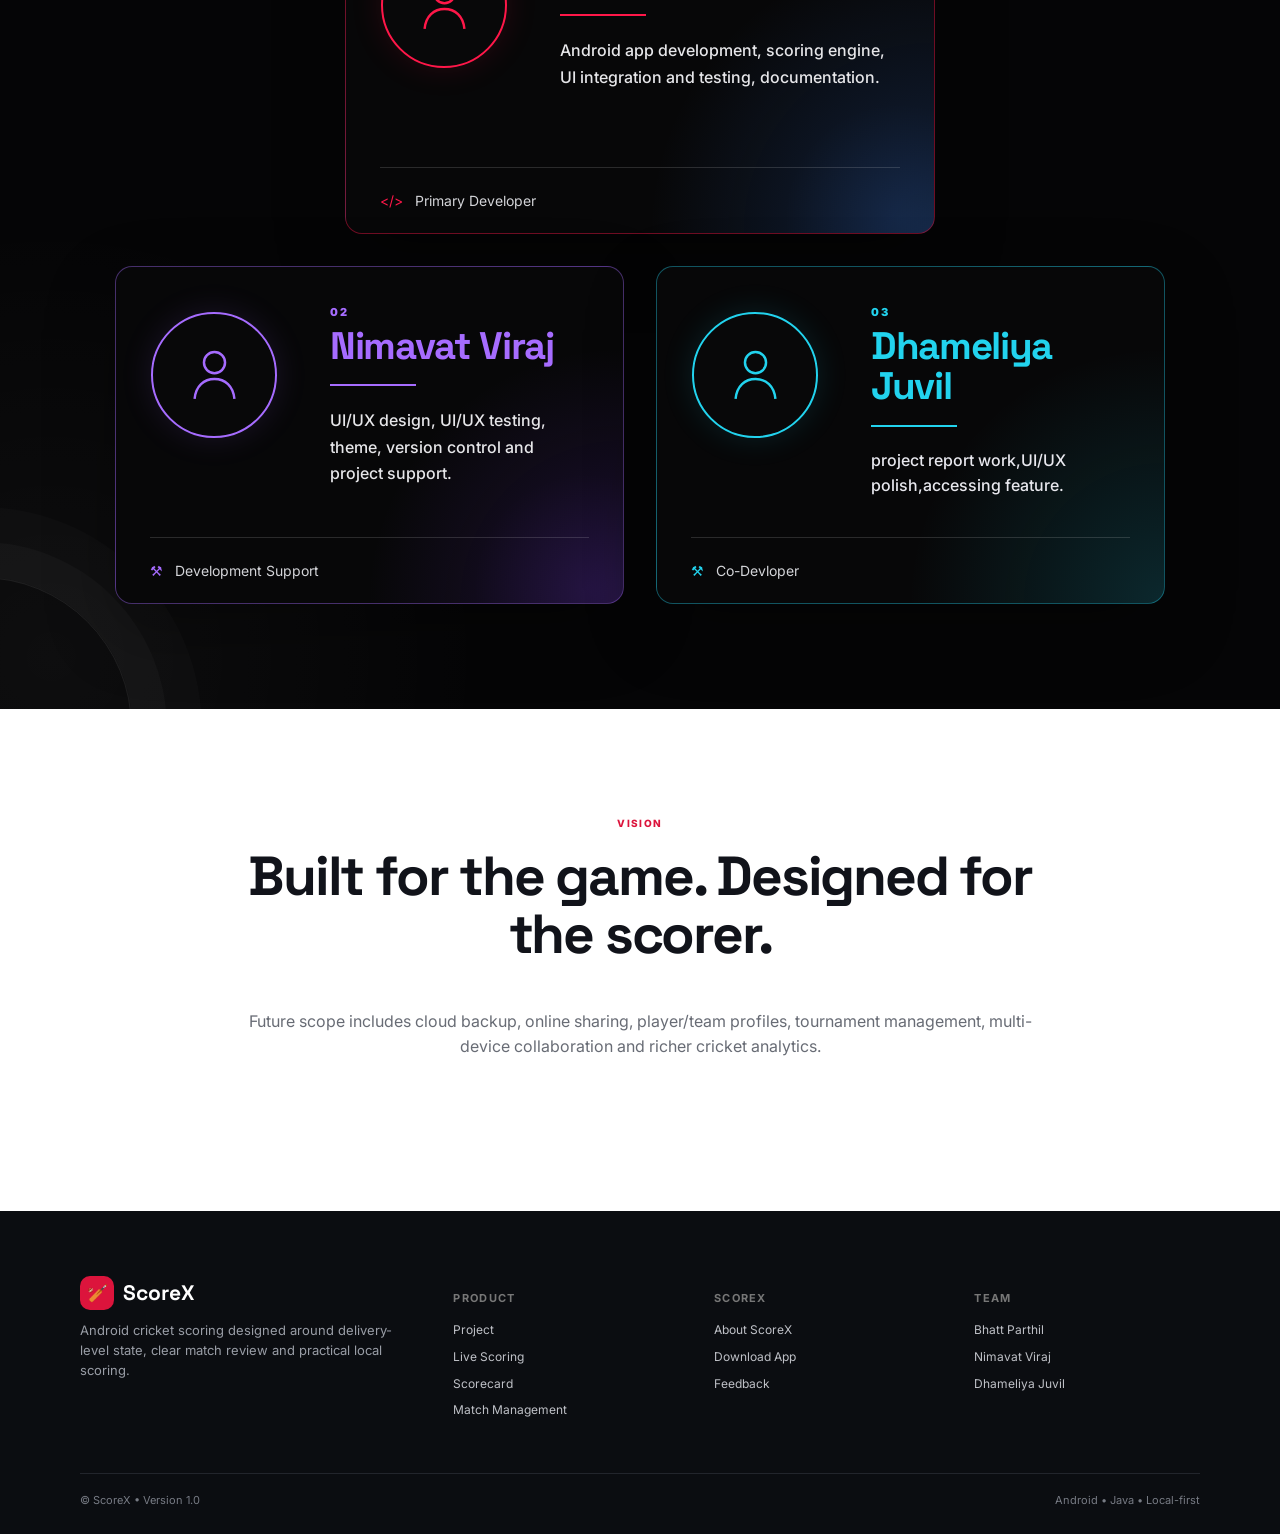
==== commit 8a0e63ec: "Update about.html" ====
--- a/about.html
+++ b/about.html
@@ -64,7 +64,7 @@
       <div class="reference-rule"></div>
       <p>project report work,UI/UX polish,accessing feature.</p>
     </div>
-    <div class="reference-developer-footer"><span>⚒</span> CO Devloper</div>
+    <div class="reference-developer-footer"><span>⚒</span> Co-Devloper</div>
   </article>
 </div>
 </div>
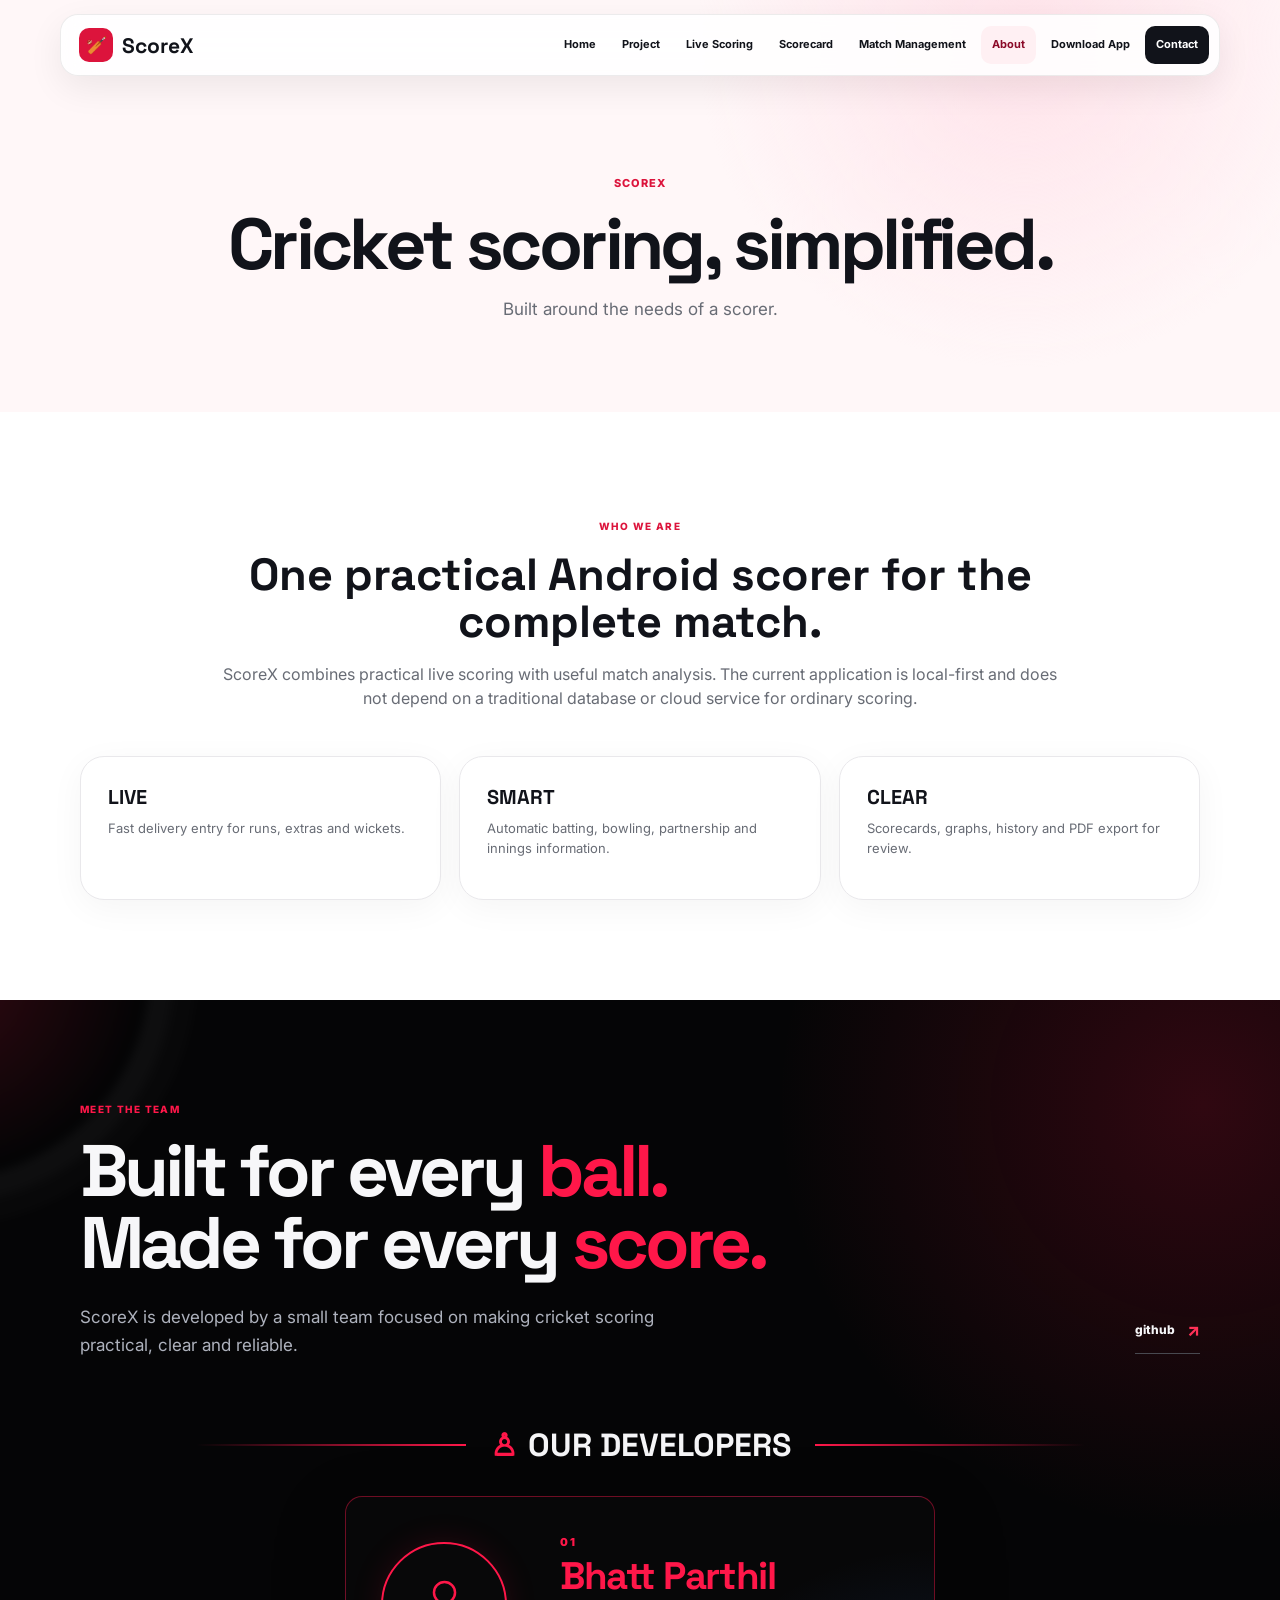
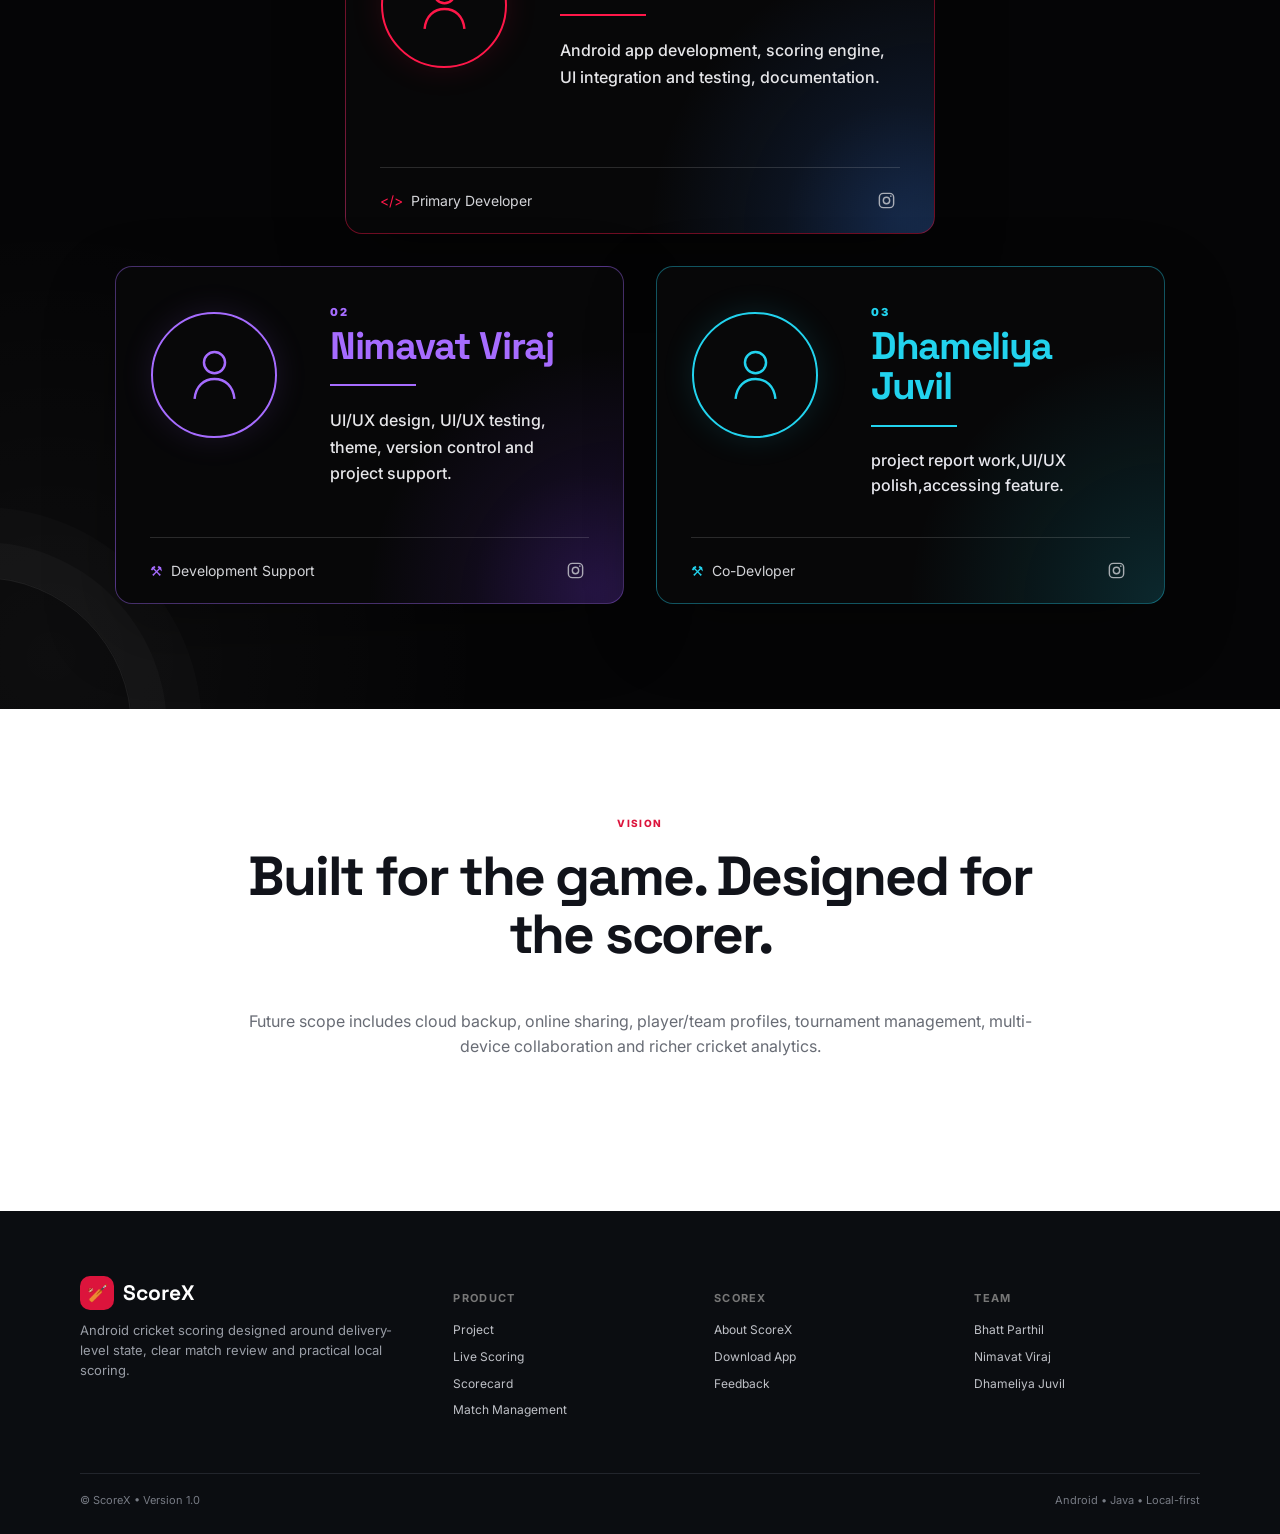
==== commit 11268a08: "Add files via upload" ====
--- a/about.html
+++ b/about.html
@@ -1,4 +1,94 @@
-<!doctype html><html lang="en"><head><meta charset="utf-8"><meta name="viewport" content="width=device-width,initial-scale=1"><meta name="theme-color" content="#DC143C"><title>About | ScoreX</title><meta name="description" content="About ScoreX and development team"><link rel="stylesheet" href="css/style.css"></head><body><nav class="nav"><a class="brand" href="index.html"><span class="brand-mark">🏏</span>ScoreX</a><button class="menu" aria-label="Menu">☰</button><div class="links"><a href="index.html">Home</a><a href="features.html">Project</a><a href="live-scoring.html">Live Scoring</a><a href="scorecard.html">Scorecard</a><a href="match-management.html">Match Management</a><a href="about.html">About</a><a href="download.html">Download App</a><a class="cta" href="contact.html">Contact</a></div></nav><header class="pagehero"><div class="container"><div class="crumb">ScoreX</div><h1>Cricket scoring, simplified.</h1><p>Built around the needs of a scorer.</p></div></header><main><section><div class="container"><div class="about-lead"><span class="eyebrow">Who We Are</span><h2>One practical Android scorer for the complete match.</h2><p>ScoreX combines practical live scoring with useful match analysis. The current application is local-first and does not depend on a traditional database or cloud service for ordinary scoring.</p></div><div class="grid3"><article class="card"><h3>LIVE</h3><p>Fast delivery entry for runs, extras and wickets.</p></article><article class="card"><h3>SMART</h3><p>Automatic batting, bowling, partnership and innings information.</p></article><article class="card"><h3>CLEAR</h3><p>Scorecards, graphs, history and PDF export for review.</p></article></div></div></section>
+<!doctype html>
+<html lang="en">
+<head>
+<meta charset="utf-8">
+<meta name="viewport" content="width=device-width,initial-scale=1">
+<meta name="theme-color" content="#DC143C">
+<title>About | ScoreX</title>
+<meta name="description" content="About ScoreX and development team">
+<link rel="stylesheet" href="css/style.css">
+
+<style>
+.reference-developer-footer {
+  display: flex;
+  align-items: center;
+  gap: 8px;
+}
+.reference-developer-footer .instagram-link {
+  margin-left: auto;
+  width: 28px;
+  height: 28px;
+  display: inline-flex;
+  align-items: center;
+  justify-content: center;
+  color: currentColor;
+  text-decoration: none;
+  background: transparent;
+  border: 0;
+  border-radius: 0;
+  opacity: .78;
+  transition: transform .2s ease, opacity .2s ease, filter .2s ease;
+}
+.reference-developer-footer .instagram-link:hover {
+  transform: scale(1.14);
+  opacity: 1;
+  filter: drop-shadow(0 0 5px currentColor);
+}
+.reference-developer-footer .instagram-link svg {
+  width: 19px;
+  height: 19px;
+  fill: none;
+  stroke: currentColor;
+  stroke-width: 1.8;
+}
+.reference-developer-footer .instagram-link svg circle:last-child {
+  fill: currentColor;
+  stroke: none;
+}
+</style>
+</head>
+
+<body>
+<nav class="nav">
+  <a class="brand" href="index.html"><span class="brand-mark">🏏</span>ScoreX</a>
+  <button class="menu" aria-label="Menu">☰</button>
+  <div class="links">
+    <a href="index.html">Home</a>
+    <a href="features.html">Project</a>
+    <a href="live-scoring.html">Live Scoring</a>
+    <a href="scorecard.html">Scorecard</a>
+    <a href="match-management.html">Match Management</a>
+    <a href="about.html">About</a>
+    <a href="download.html">Download App</a>
+    <a class="cta" href="contact.html">Contact</a>
+  </div>
+</nav>
+
+<header class="pagehero">
+  <div class="container">
+    <div class="crumb">ScoreX</div>
+    <h1>Cricket scoring, simplified.</h1>
+    <p>Built around the needs of a scorer.</p>
+  </div>
+</header>
+
+<main>
+<section>
+  <div class="container">
+    <div class="about-lead">
+      <span class="eyebrow">Who We Are</span>
+      <h2>One practical Android scorer for the complete match.</h2>
+      <p>ScoreX combines practical live scoring with useful match analysis. The current application is local-first and does not depend on a traditional database or cloud service for ordinary scoring.</p>
+    </div>
+
+    <div class="grid3">
+      <article class="card"><h3>LIVE</h3><p>Fast delivery entry for runs, extras and wickets.</p></article>
+      <article class="card"><h3>SMART</h3><p>Automatic batting, bowling, partnership and innings information.</p></article>
+      <article class="card"><h3>CLEAR</h3><p>Scorecards, graphs, history and PDF export for review.</p></article>
+    </div>
+  </div>
+</section>
+
 <section class="about-team-dark about-team-reference">
   <div class="container">
     <div class="dark-team-head">
@@ -16,57 +106,132 @@
       <span></span>
     </div>
 
-    
-
-<div class="reference-team-grid triangle-developer-grid">
-  <article class="reference-developer parthil-developer triangle-top">
-    <div class="reference-avatar">
-      <svg viewBox="0 0 64 64" aria-hidden="true">
-        <circle cx="32" cy="21" r="9"></circle>
-        <path d="M15 52c1-11 8-17 17-17s16 6 17 17"></path>
-      </svg>
-    </div>
-    <div class="reference-person">
-      <span class="reference-number">01</span>
-      <h4>Bhatt Parthil</h4>
-      <div class="reference-rule"></div>
-      <p>Android app development, scoring engine, UI integration and testing, documentation.</p>
-    </div>
-    <div class="reference-developer-footer"><span>&lt;/&gt;</span> Primary Developer</div>
-  </article>
-
-  <article class="reference-developer viraj-developer triangle-bottom">
-    <div class="reference-avatar">
-      <svg viewBox="0 0 64 64" aria-hidden="true">
-        <circle cx="32" cy="21" r="9"></circle>
-        <path d="M15 52c1-11 8-17 17-17s16 6 17 17"></path>
-      </svg>
-    </div>
-    <div class="reference-person">
-      <span class="reference-number">02</span>
-      <h4>Nimavat Viraj</h4>
-      <div class="reference-rule"></div>
-      <p>UI/UX design, UI/UX testing, theme, version control and project support.</p>
-    </div>
-    <div class="reference-developer-footer"><span>⚒</span> Development Support</div>
-  </article>
-
-  <article class="reference-developer juvil-developer triangle-bottom">
-    <div class="reference-avatar">
-      <svg viewBox="0 0 64 64" aria-hidden="true">
-        <circle cx="32" cy="21" r="9"></circle>
-        <path d="M15 52c1-11 8-17 17-17s16 6 17 17"></path>
-      </svg>
-    </div>
-    <div class="reference-person">
-      <span class="reference-number">03</span>
-      <h4>Dhameliya Juvil</h4>
-      <div class="reference-rule"></div>
-      <p>project report work,UI/UX polish,accessing feature.</p>
-    </div>
-    <div class="reference-developer-footer"><span>⚒</span> Co-Devloper</div>
-  </article>
-</div>
-</div>
+    <div class="reference-team-grid triangle-developer-grid">
+
+      <article class="reference-developer parthil-developer triangle-top">
+        <div class="reference-avatar">
+          <svg viewBox="0 0 64 64" aria-hidden="true">
+            <circle cx="32" cy="21" r="9"></circle>
+            <path d="M15 52c1-11 8-17 17-17s16 6 17 17"></path>
+          </svg>
+        </div>
+        <div class="reference-person">
+          <span class="reference-number">01</span>
+          <h4>Bhatt Parthil</h4>
+          <div class="reference-rule"></div>
+          <p>Android app development, scoring engine, UI integration and testing, documentation.</p>
+        </div>
+        <div class="reference-developer-footer">
+          <span>&lt;/&gt;</span> Primary Developer
+          <a class="instagram-link" href="https://www.instagram.com/bhatt_parthil_?igsi=MThkY2hzdHlhZGVsbg==" target="_blank" rel="noopener" aria-label="Bhatt Parthil Instagram profile">
+            <svg viewBox="0 0 24 24" aria-hidden="true">
+              <rect x="3" y="3" width="18" height="18" rx="5"></rect>
+              <circle cx="12" cy="12" r="4"></circle>
+              <circle cx="17.5" cy="6.5" r="1"></circle>
+            </svg>
+          </a>
+        </div>
+      </article>
+
+      <article class="reference-developer viraj-developer triangle-bottom">
+        <div class="reference-avatar">
+          <svg viewBox="0 0 64 64" aria-hidden="true">
+            <circle cx="32" cy="21" r="9"></circle>
+            <path d="M15 52c1-11 8-17 17-17s16 6 17 17"></path>
+          </svg>
+        </div>
+        <div class="reference-person">
+          <span class="reference-number">02</span>
+          <h4>Nimavat Viraj</h4>
+          <div class="reference-rule"></div>
+          <p>UI/UX design, UI/UX testing, theme, version control and project support.</p>
+        </div>
+        <div class="reference-developer-footer">
+          <span>⚒</span> Development Support
+          <a class="instagram-link" href="https://www.instagram.com/viraj_nimavat_1011?igsi=MWhlYzV6aGR2NGs0cA==" target="_blank" rel="noopener" aria-label="Nimavat Viraj Instagram profile">
+            <svg viewBox="0 0 24 24" aria-hidden="true">
+              <rect x="3" y="3" width="18" height="18" rx="5"></rect>
+              <circle cx="12" cy="12" r="4"></circle>
+              <circle cx="17.5" cy="6.5" r="1"></circle>
+            </svg>
+          </a>
+        </div>
+      </article>
+
+      <article class="reference-developer juvil-developer triangle-bottom">
+        <div class="reference-avatar">
+          <svg viewBox="0 0 64 64" aria-hidden="true">
+            <circle cx="32" cy="21" r="9"></circle>
+            <path d="M15 52c1-11 8-17 17-17s16 6 17 17"></path>
+          </svg>
+        </div>
+        <div class="reference-person">
+          <span class="reference-number">03</span>
+          <h4>Dhameliya Juvil</h4>
+          <div class="reference-rule"></div>
+          <p>project report work,UI/UX polish,accessing feature.</p>
+        </div>
+        <div class="reference-developer-footer">
+          <span>⚒</span> Co-Devloper
+          <a class="instagram-link" href="https://www.instagram.com/juvil_dhameliya?igsi=MXNmdHpzYTNsdjc5Mw==" target="_blank" rel="noopener" aria-label="Dhameliya Juvil Instagram profile">
+            <svg viewBox="0 0 24 24" aria-hidden="true">
+              <rect x="3" y="3" width="18" height="18" rx="5"></rect>
+              <circle cx="12" cy="12" r="4"></circle>
+              <circle cx="17.5" cy="6.5" r="1"></circle>
+            </svg>
+          </a>
+        </div>
+      </article>
+
+    </div>
+  </div>
 </section>
-<section><div class="container"><div class="section-head"><span class="eyebrow">Vision</span><h2>Built for the game. Designed for the scorer.</h2><p>Future scope includes cloud backup, online sharing, player/team profiles, tournament management, multi-device collaboration and richer cricket analytics.</p></div></div></section></main><footer><div class="container"><div class="footgrid"><div class="footbrand"><a class="brand" href="index.html"><span class="brand-mark">🏏</span>ScoreX</a><p>Android cricket scoring designed around delivery-level state, clear match review and practical local scoring.</p></div><div class="footcol"><h4>Product</h4><a href="features.html">Project</a><a href="live-scoring.html">Live Scoring</a><a href="scorecard.html">Scorecard</a><a href="match-management.html">Match Management</a></div><div class="footcol"><h4>ScoreX</h4><a href="about.html">About ScoreX</a><a href="download.html">Download App</a><a href="contact.html">Feedback</a></div><div class="footcol"><h4>Team</h4><a href="contact.html">Bhatt Parthil</a><a href="contact.html">Nimavat Viraj</a><a href="contact.html">Dhameliya Juvil</a></div></div><div class="bottom"><span>© ScoreX • Version 1.0</span><span>Android • Java • Local-first</span></div></div></footer><script src="js/script.js"></script></body></html>+
+<section>
+  <div class="container">
+    <div class="section-head">
+      <span class="eyebrow">Vision</span>
+      <h2>Built for the game. Designed for the scorer.</h2>
+      <p>Future scope includes cloud backup, online sharing, player/team profiles, tournament management, multi-device collaboration and richer cricket analytics.</p>
+    </div>
+  </div>
+</section>
+</main>
+
+<footer>
+  <div class="container">
+    <div class="footgrid">
+      <div class="footbrand">
+        <a class="brand" href="index.html"><span class="brand-mark">🏏</span>ScoreX</a>
+        <p>Android cricket scoring designed around delivery-level state, clear match review and practical local scoring.</p>
+      </div>
+      <div class="footcol">
+        <h4>Product</h4>
+        <a href="features.html">Project</a>
+        <a href="live-scoring.html">Live Scoring</a>
+        <a href="scorecard.html">Scorecard</a>
+        <a href="match-management.html">Match Management</a>
+      </div>
+      <div class="footcol">
+        <h4>ScoreX</h4>
+        <a href="about.html">About ScoreX</a>
+        <a href="download.html">Download App</a>
+        <a href="contact.html">Feedback</a>
+      </div>
+      <div class="footcol">
+        <h4>Team</h4>
+        <a href="contact.html">Bhatt Parthil</a>
+        <a href="contact.html">Nimavat Viraj</a>
+        <a href="contact.html">Dhameliya Juvil</a>
+      </div>
+    </div>
+    <div class="bottom">
+      <span>© ScoreX • Version 1.0</span>
+      <span>Android • Java • Local-first</span>
+    </div>
+  </div>
+</footer>
+
+<script src="js/script.js"></script>
+</body>
+</html>
